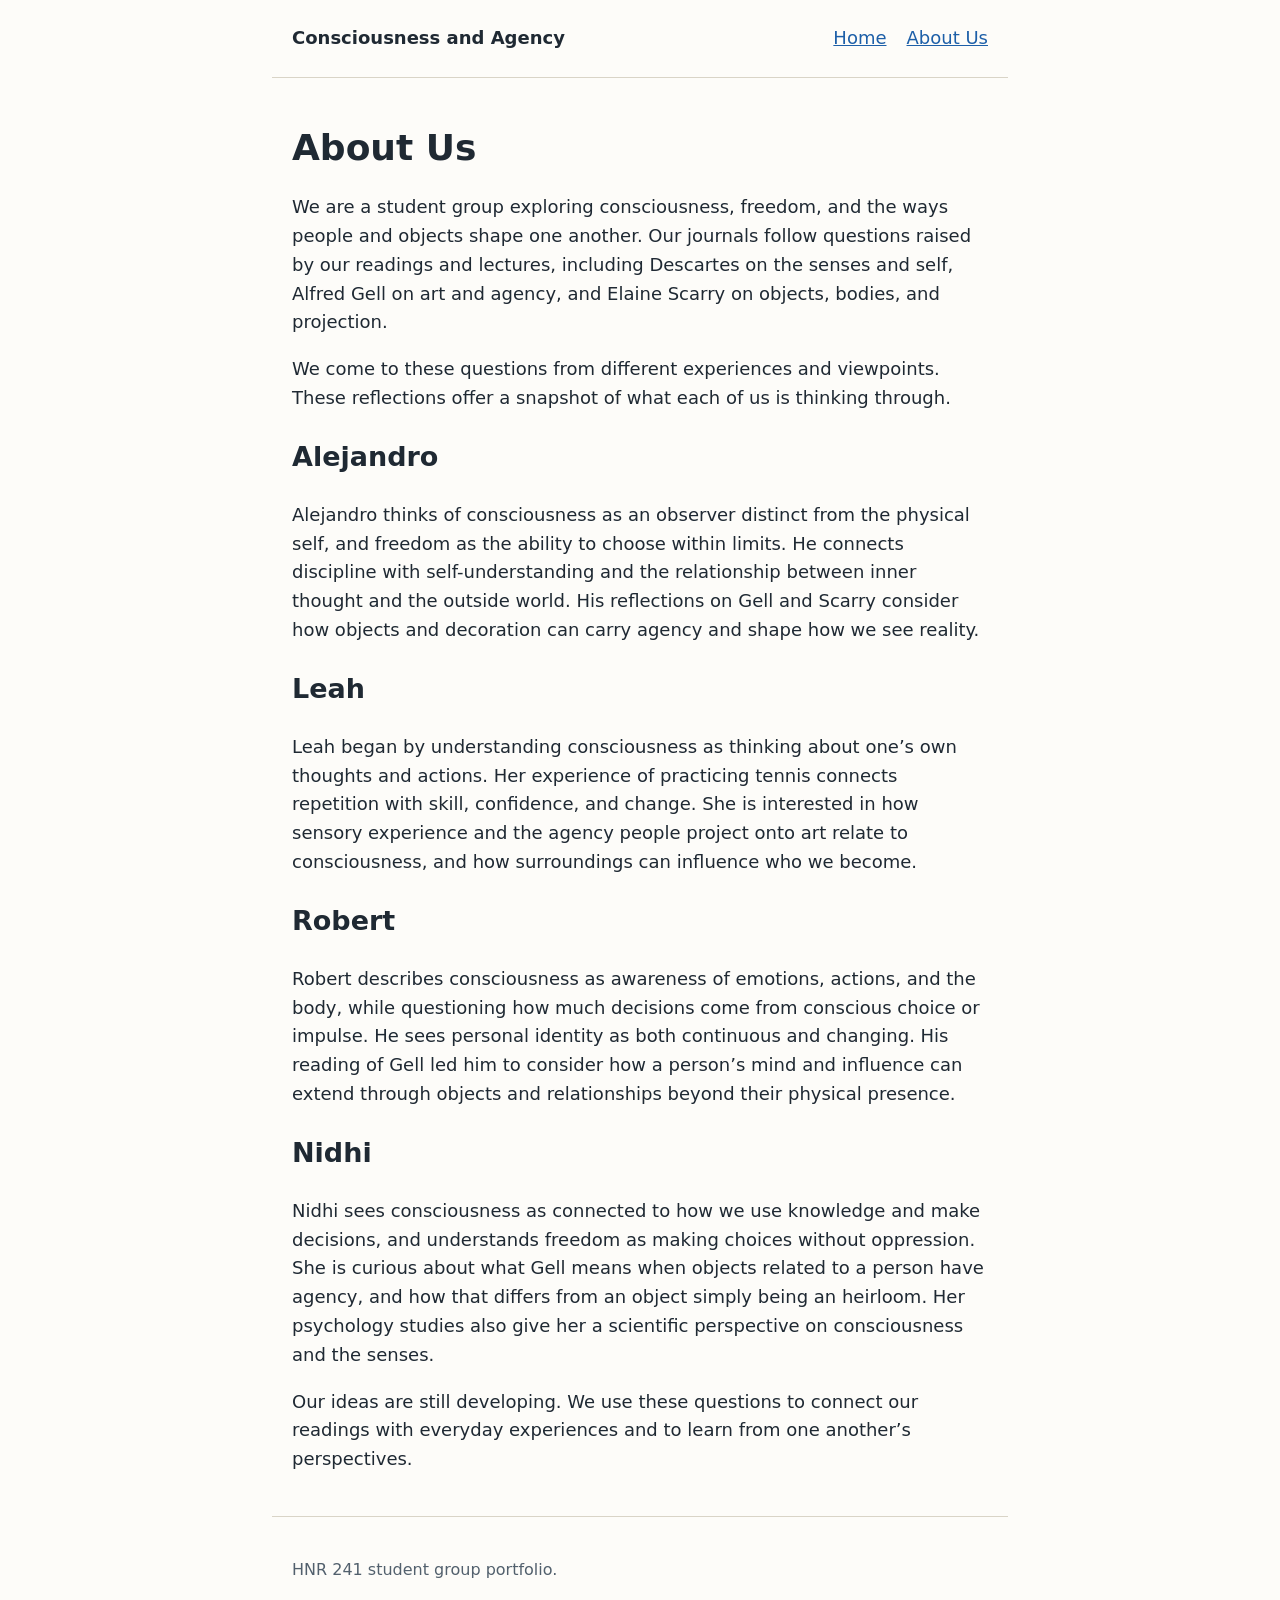
==== about.html @ 829a7012 "Agent: create about.html" ====
<!DOCTYPE html>
<html lang="en">
<head>
  <meta charset="utf-8">
  <meta name="viewport" content="width=device-width, initial-scale=1">
  <title>About Us | Consciousness and Agency</title>
  <link rel="stylesheet" href="styles.css">
</head>
<body>
  <a class="skip-link" href="#main">Skip to main content</a>

  <header class="site-header">
    <p class="site-title"><a href="index.html">Consciousness and Agency</a></p>
    <nav aria-label="Main">
      <ul>
        <li><a href="index.html">Home</a></li>
        <li><a href="about.html" aria-current="page">About Us</a></li>
      </ul>
    </nav>
  </header>

  <main id="main">
    <h1>About Us</h1>
    <p>We are a student group exploring consciousness, freedom, and the ways people and objects shape one another. Our journals follow questions raised by our readings and lectures, including Descartes on the senses and self, Alfred Gell on art and agency, and Elaine Scarry on objects, bodies, and projection.</p>
    <p>We come to these questions from different experiences and viewpoints. These reflections offer a snapshot of what each of us is thinking through.</p>

    <section aria-labelledby="alejandro-heading">
      <h2 id="alejandro-heading">Alejandro</h2>
      <p>Alejandro thinks of consciousness as an observer distinct from the physical self, and freedom as the ability to choose within limits. He connects discipline with self-understanding and the relationship between inner thought and the outside world. His reflections on Gell and Scarry consider how objects and decoration can carry agency and shape how we see reality.</p>
    </section>

    <section aria-labelledby="leah-heading">
      <h2 id="leah-heading">Leah</h2>
      <p>Leah began by understanding consciousness as thinking about one’s own thoughts and actions. Her experience of practicing tennis connects repetition with skill, confidence, and change. She is interested in how sensory experience and the agency people project onto art relate to consciousness, and how surroundings can influence who we become.</p>
    </section>

    <section aria-labelledby="robert-heading">
      <h2 id="robert-heading">Robert</h2>
      <p>Robert describes consciousness as awareness of emotions, actions, and the body, while questioning how much decisions come from conscious choice or impulse. He sees personal identity as both continuous and changing. His reading of Gell led him to consider how a person’s mind and influence can extend through objects and relationships beyond their physical presence.</p>
    </section>

    <section aria-labelledby="nidhi-heading">
      <h2 id="nidhi-heading">Nidhi</h2>
      <p>Nidhi sees consciousness as connected to how we use knowledge and make decisions, and understands freedom as making choices without oppression. She is curious about what Gell means when objects related to a person have agency, and how that differs from an object simply being an heirloom. Her psychology studies also give her a scientific perspective on consciousness and the senses.</p>
    </section>

    <p>Our ideas are still developing. We use these questions to connect our readings with everyday experiences and to learn from one another’s perspectives.</p>
  </main>

  <footer class="site-footer">
    <p>HNR 241 student group portfolio.</p>
  </footer>
</body>
</html>
---- styles.css ----
:root {
  --text: #1f2933;
  --muted: #52606d;
  --background: #fdfcf9;
  --accent: #1d5fa8;
  --border: #d9d4c7;
  --max-width: 46rem;
}

*,
*::before,
*::after {
  box-sizing: border-box;
}

body {
  margin: 0;
  font-family: system-ui, -apple-system, "Segoe UI", Roboto, sans-serif;
  font-size: 1.125rem;
  line-height: 1.6;
  color: var(--text);
  background: var(--background);
}

.site-header,
main,
.site-footer {
  max-width: var(--max-width);
  margin: 0 auto;
  padding: 1.5rem 1.25rem;
}

.site-header {
  display: flex;
  flex-wrap: wrap;
  align-items: baseline;
  justify-content: space-between;
  gap: 1rem;
  border-bottom: 1px solid var(--border);
}

.site-title {
  margin: 0;
  font-weight: 700;
}

.site-title a {
  color: inherit;
  text-decoration: none;
}

nav ul {
  display: flex;
  flex-wrap: wrap;
  gap: 1.25rem;
  margin: 0;
  padding: 0;
  list-style: none;
}

a {
  color: var(--accent);
}

a:focus-visible {
  outline: 3px solid var(--accent);
  outline-offset: 2px;
}

h1 {
  font-size: 2.25rem;
  line-height: 1.2;
}

img,
video {
  max-width: 100%;
  height: auto;
}

.site-footer {
  border-top: 1px solid var(--border);
  color: var(--muted);
  font-size: 1rem;
}

.skip-link {
  position: absolute;
  left: -999rem;
}

.skip-link:focus {
  left: 1rem;
  top: 1rem;
  padding: 0.5rem 0.75rem;
  background: var(--background);
}
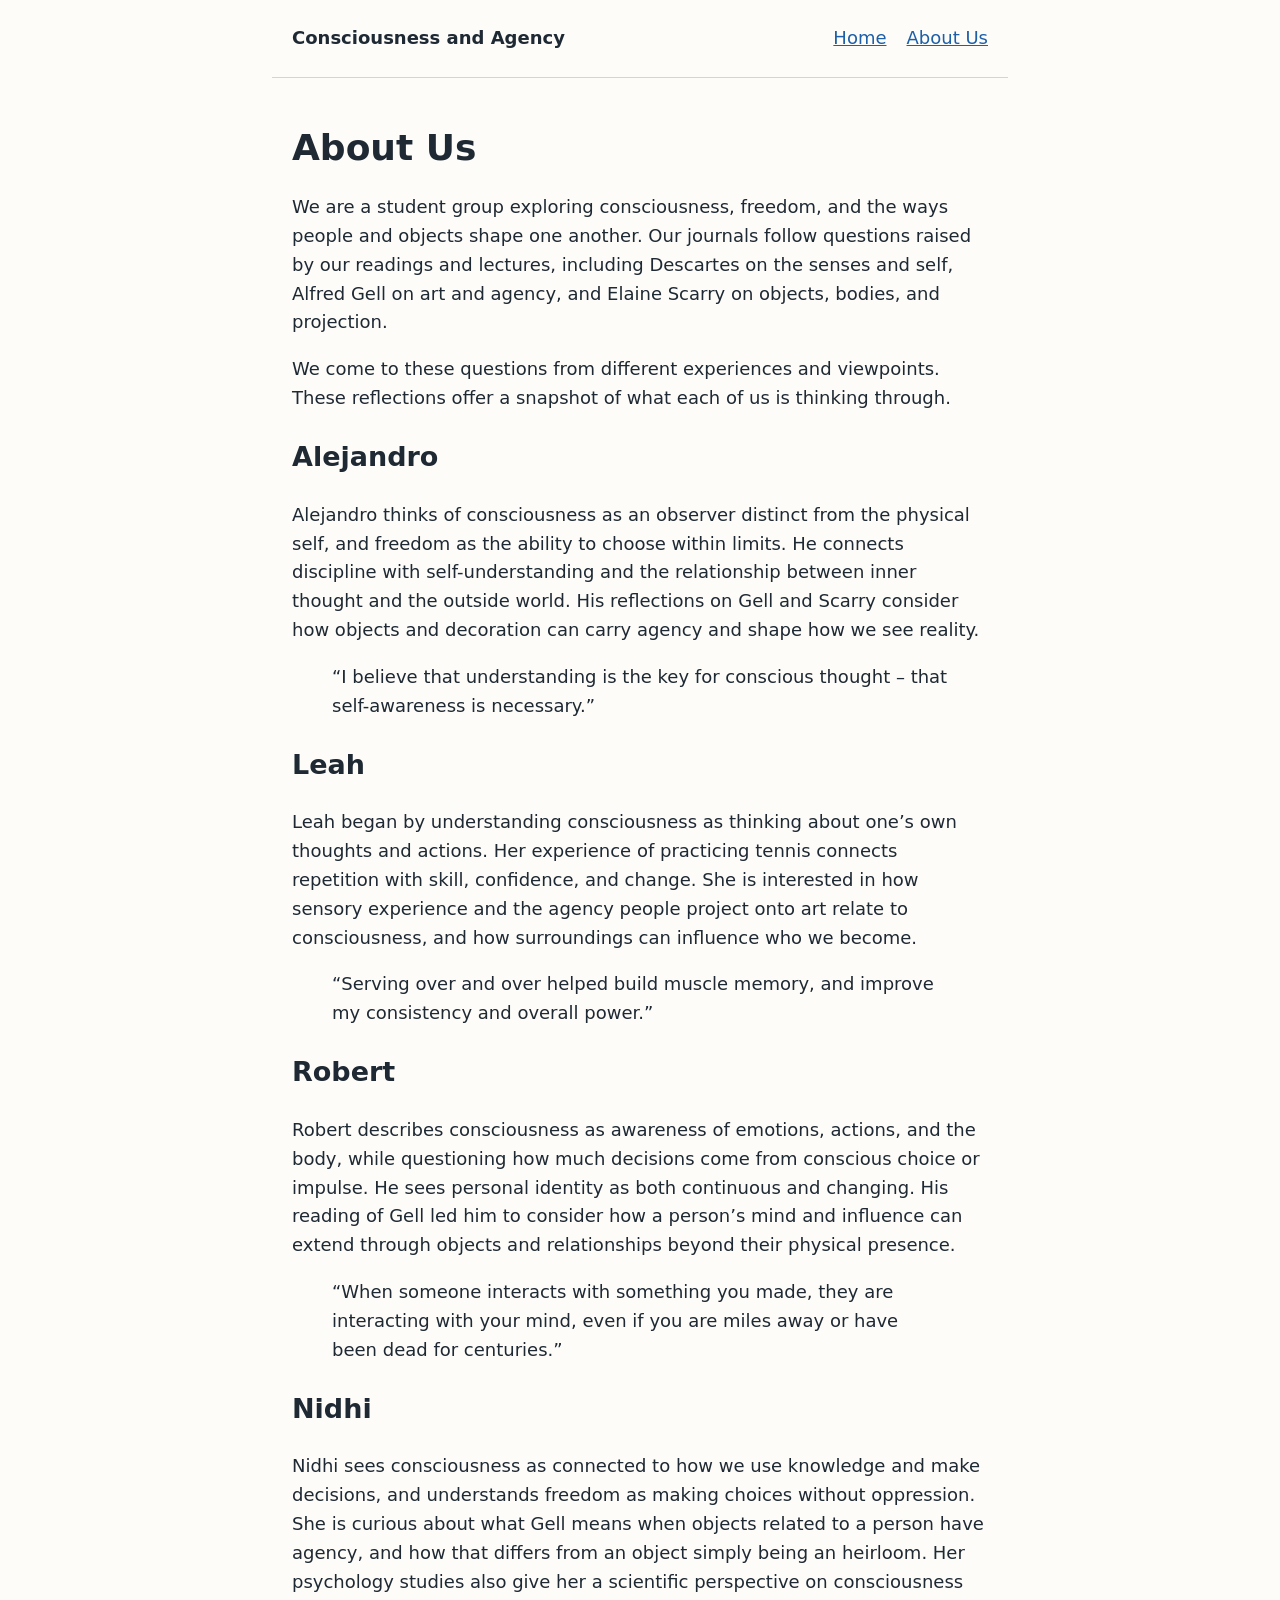
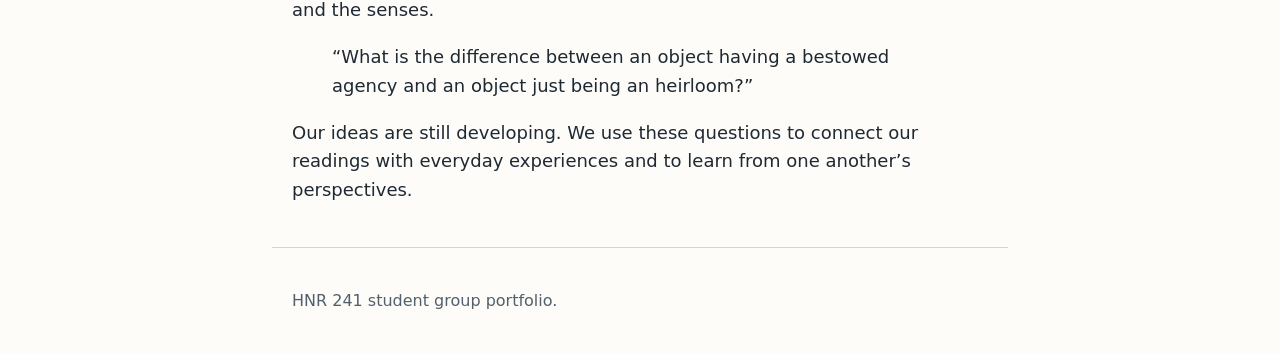
==== commit 19f65d62: "Agent: update about.html" ====
--- a/about.html
+++ b/about.html
@@ -27,21 +27,25 @@
     <section aria-labelledby="alejandro-heading">
       <h2 id="alejandro-heading">Alejandro</h2>
       <p>Alejandro thinks of consciousness as an observer distinct from the physical self, and freedom as the ability to choose within limits. He connects discipline with self-understanding and the relationship between inner thought and the outside world. His reflections on Gell and Scarry consider how objects and decoration can carry agency and shape how we see reality.</p>
+      <blockquote><p>“I believe that understanding is the key for conscious thought – that self-awareness is necessary.”</p></blockquote>
     </section>
 
     <section aria-labelledby="leah-heading">
       <h2 id="leah-heading">Leah</h2>
       <p>Leah began by understanding consciousness as thinking about one’s own thoughts and actions. Her experience of practicing tennis connects repetition with skill, confidence, and change. She is interested in how sensory experience and the agency people project onto art relate to consciousness, and how surroundings can influence who we become.</p>
+      <blockquote><p>“Serving over and over helped build muscle memory, and improve my consistency and overall power.”</p></blockquote>
     </section>
 
     <section aria-labelledby="robert-heading">
       <h2 id="robert-heading">Robert</h2>
       <p>Robert describes consciousness as awareness of emotions, actions, and the body, while questioning how much decisions come from conscious choice or impulse. He sees personal identity as both continuous and changing. His reading of Gell led him to consider how a person’s mind and influence can extend through objects and relationships beyond their physical presence.</p>
+      <blockquote><p>“When someone interacts with something you made, they are interacting with your mind, even if you are miles away or have been dead for centuries.”</p></blockquote>
     </section>
 
     <section aria-labelledby="nidhi-heading">
       <h2 id="nidhi-heading">Nidhi</h2>
       <p>Nidhi sees consciousness as connected to how we use knowledge and make decisions, and understands freedom as making choices without oppression. She is curious about what Gell means when objects related to a person have agency, and how that differs from an object simply being an heirloom. Her psychology studies also give her a scientific perspective on consciousness and the senses.</p>
+      <blockquote><p>“What is the difference between an object having a bestowed agency and an object just being an heirloom?”</p></blockquote>
     </section>
 
     <p>Our ideas are still developing. We use these questions to connect our readings with everyday experiences and to learn from one another’s perspectives.</p>
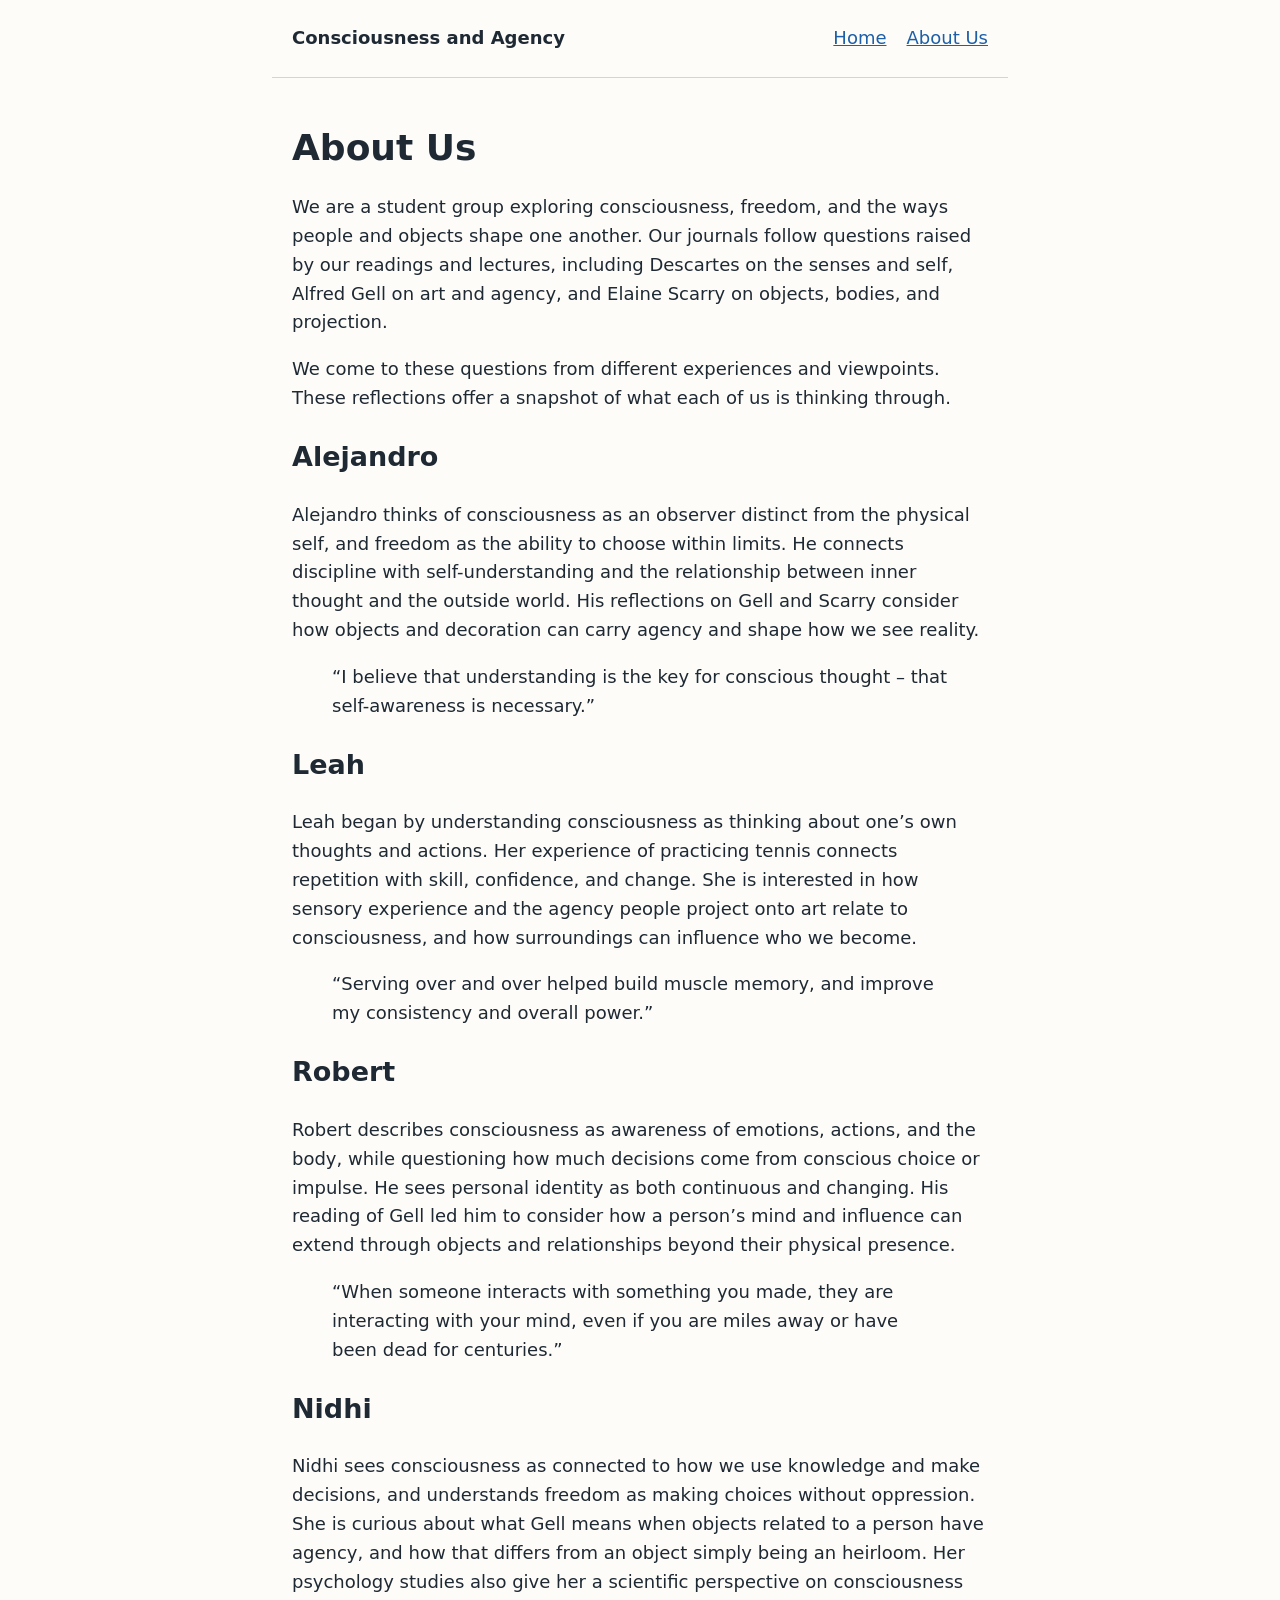
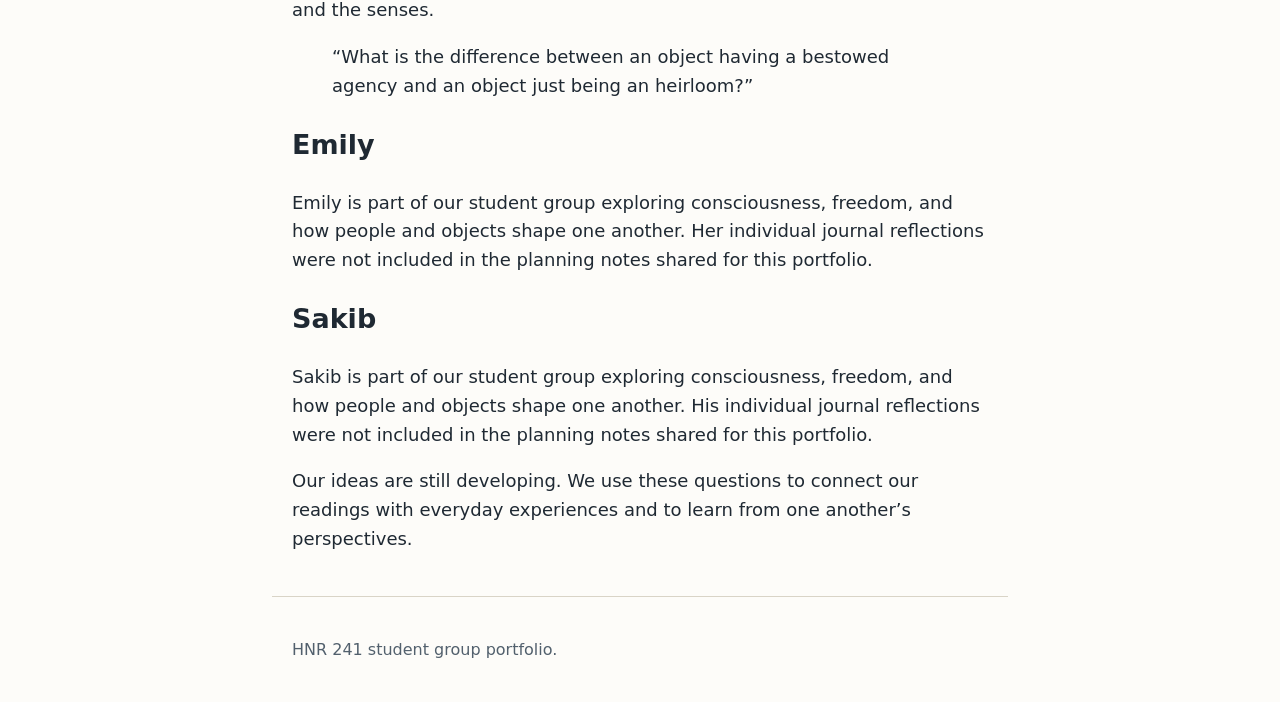
==== commit 32e3b92f: "Agent: update about.html" ====
--- a/about.html
+++ b/about.html
@@ -48,6 +48,16 @@
       <blockquote><p>“What is the difference between an object having a bestowed agency and an object just being an heirloom?”</p></blockquote>
     </section>
 
+    <section aria-labelledby="emily-heading">
+      <h2 id="emily-heading">Emily</h2>
+      <p>Emily is part of our student group exploring consciousness, freedom, and how people and objects shape one another. Her individual journal reflections were not included in the planning notes shared for this portfolio.</p>
+    </section>
+
+    <section aria-labelledby="sakib-heading">
+      <h2 id="sakib-heading">Sakib</h2>
+      <p>Sakib is part of our student group exploring consciousness, freedom, and how people and objects shape one another. His individual journal reflections were not included in the planning notes shared for this portfolio.</p>
+    </section>
+
     <p>Our ideas are still developing. We use these questions to connect our readings with everyday experiences and to learn from one another’s perspectives.</p>
   </main>
 
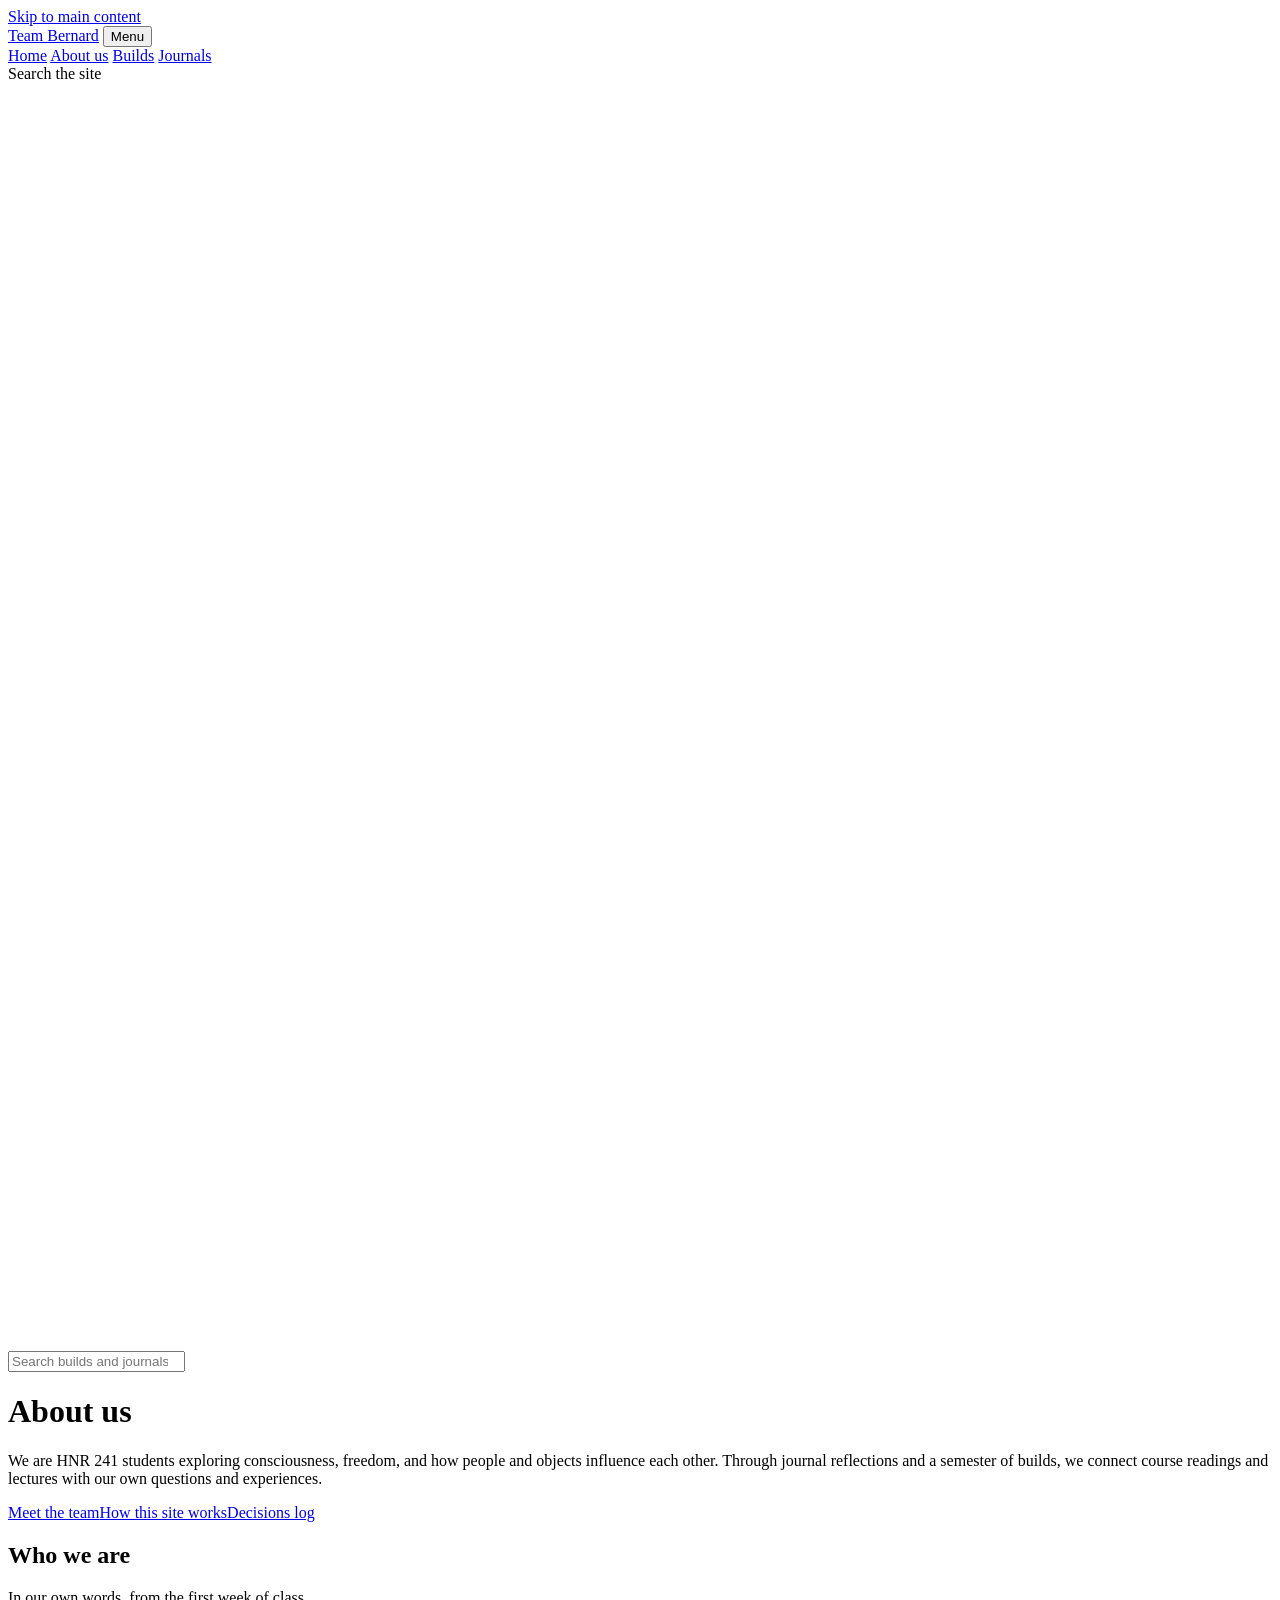
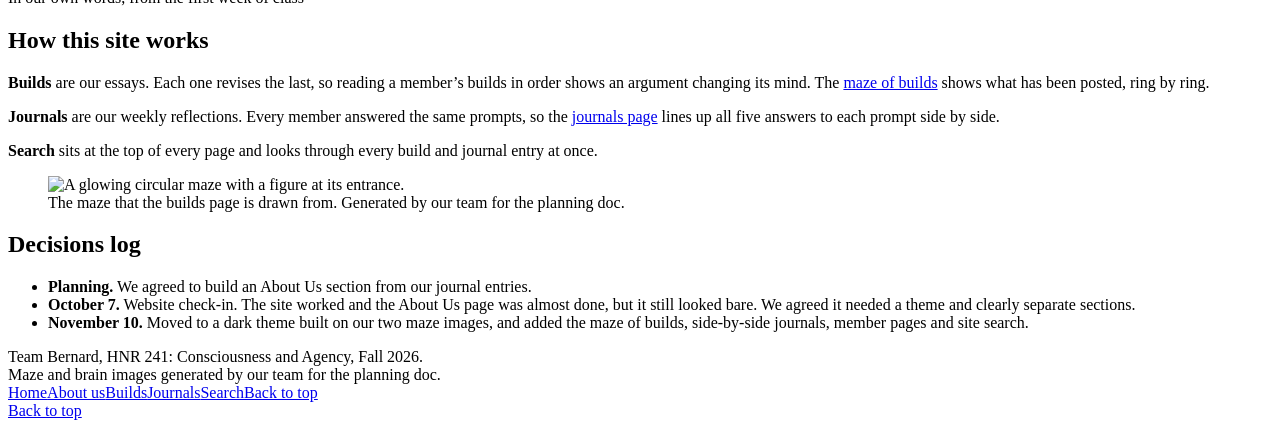
==== commit ce806b04: "Add files via upload New dark theme site with builds and journals. Commit directly to the main branc" ====
--- a/about.html
+++ b/about.html
@@ -1,68 +1,88 @@
 <!DOCTYPE html>
 <html lang="en">
 <head>
-  <meta charset="utf-8">
-  <meta name="viewport" content="width=device-width, initial-scale=1">
-  <title>About Us | Consciousness and Agency</title>
-  <link rel="stylesheet" href="styles.css">
+<meta charset="utf-8">
+<meta name="viewport" content="width=device-width, initial-scale=1">
+<title>About us | Team Bernard</title>
+<meta name="description" content="Team Bernard's portfolio for HNR 241: builds, journals and the people behind them.">
+<link rel="preconnect" href="https://fonts.googleapis.com">
+<link rel="preconnect" href="https://fonts.gstatic.com" crossorigin>
+<link href="https://fonts.googleapis.com/css2?family=Bodoni+Moda:ital,opsz,wght@0,6..96,400..700;1,6..96,400..700&family=Spectral:ital,wght@0,400;0,500;1,400&display=swap" rel="stylesheet">
+<link rel="stylesheet" href="assets/css/style.css">
 </head>
-<body>
-  <a class="skip-link" href="#main">Skip to main content</a>
+<body data-page="about">
+<a class="skip" href="#main">Skip to main content</a>
+<header class="site-header">
+  <div class="wrap">
+    <a class="brand" href="index.html">Team Bernard</a>
+    <button class="menu-btn" type="button" aria-expanded="false" aria-controls="site-nav">Menu</button>
+    <nav class="nav" id="site-nav" aria-label="Main">
+      <a href="index.html" data-nav="home">Home</a>
+      <a href="about.html" data-nav="about">About us</a>
+      <a href="builds.html" data-nav="builds">Builds</a>
+      <a href="journals.html" data-nav="journals">Journals</a>
+    </nav>
+    <form class="search-form" action="search.html" method="get" role="search">
+      <label class="visually-hidden" for="q-about">Search the site</label>
+      <svg viewBox="0 0 24 24" fill="none" stroke-width="2" aria-hidden="true"><circle cx="11" cy="11" r="7"/><path d="M20 20l-4-4"/></svg>
+      <input id="q-about" name="q" type="search" placeholder="Search builds and journals" autocomplete="off">
+    </form>
+  </div>
+</header>
+<main id="main">
+<header class="page-head"><div class="wrap">
+  <h1>About us</h1>
+  <p>We are HNR 241 students exploring consciousness, freedom, and how people and objects influence each other. Through journal reflections and a semester of builds, we connect course readings and lectures with our own questions and experiences.</p>
+  <div class="actions"><a class="btn" href="#members">Meet the team</a><a class="btn ghost" href="#how">How this site works</a><a class="btn ghost" href="#log">Decisions log</a></div>
+</div></header>
 
-  <header class="site-header">
-    <p class="site-title"><a href="index.html">Consciousness and Agency</a></p>
-    <nav aria-label="Main">
-      <ul>
-        <li><a href="index.html">Home</a></li>
-        <li><a href="about.html" aria-current="page">About Us</a></li>
-      </ul>
+<section class="section" id="members">
+  <div class="wrap">
+    <div class="section-head"><h2>Who we are</h2><span class="muted">In our own words, from the first week of class</span></div>
+    <div id="members-list"></div>
+  </div>
+</section>
+
+<section class="section" id="how">
+  <div class="wrap split">
+    <div class="prose">
+      <h2>How this site works</h2>
+      <p><b>Builds</b> are our essays. Each one revises the last, so reading a member’s builds in order shows an argument changing its mind. The <a href="builds.html">maze of builds</a> shows what has been posted, ring by ring.</p>
+      <p><b>Journals</b> are our weekly reflections. Every member answered the same prompts, so the <a href="journals.html">journals page</a> lines up all five answers to each prompt side by side.</p>
+      <p><b>Search</b> sits at the top of every page and looks through every build and journal entry at once.</p>
+    </div>
+    <figure>
+      <div class="frame"><img src="assets/img/maze.jpg" alt="A glowing circular maze with a figure at its entrance." loading="lazy"></div>
+      <figcaption>The maze that the builds page is drawn from. Generated by our team for the planning doc.</figcaption>
+    </figure>
+  </div>
+</section>
+
+<section class="section" id="log">
+  <div class="wrap">
+    <h2>Decisions log</h2>
+    <ul class="log">
+      <li><b>Planning.</b> We agreed to build an About Us section from our journal entries.</li>
+      <li><b>October 7.</b> Website check-in. The site worked and the About Us page was almost done, but it still looked bare. We agreed it needed a theme and clearly separate sections.</li>
+      <li><b>November 10.</b> Moved to a dark theme built on our two maze images, and added the maze of builds, side-by-side journals, member pages and site search.</li>
+    </ul>
+  </div>
+</section>
+</main>
+<footer class="site-footer">
+  <div class="wrap">
+    <div>
+      <p style="margin:0">Team Bernard, HNR 241: Consciousness and Agency, Fall 2026.</p>
+      <p style="margin:0">Maze and brain images generated by our team for the planning doc.</p>
+    </div>
+    <nav aria-label="Footer">
+      <a href="index.html">Home</a><a href="about.html">About us</a><a href="builds.html">Builds</a><a href="journals.html">Journals</a><a href="search.html">Search</a><a href="#main">Back to top</a>
     </nav>
-  </header>
-
-  <main id="main">
-    <h1>About Us</h1>
-    <p>We are a student group exploring consciousness, freedom, and the ways people and objects shape one another. Our journals follow questions raised by our readings and lectures, including Descartes on the senses and self, Alfred Gell on art and agency, and Elaine Scarry on objects, bodies, and projection.</p>
-    <p>We come to these questions from different experiences and viewpoints. These reflections offer a snapshot of what each of us is thinking through.</p>
-
-    <section aria-labelledby="alejandro-heading">
-      <h2 id="alejandro-heading">Alejandro</h2>
-      <p>Alejandro thinks of consciousness as an observer distinct from the physical self, and freedom as the ability to choose within limits. He connects discipline with self-understanding and the relationship between inner thought and the outside world. His reflections on Gell and Scarry consider how objects and decoration can carry agency and shape how we see reality.</p>
-      <blockquote><p>“I believe that understanding is the key for conscious thought – that self-awareness is necessary.”</p></blockquote>
-    </section>
-
-    <section aria-labelledby="leah-heading">
-      <h2 id="leah-heading">Leah</h2>
-      <p>Leah began by understanding consciousness as thinking about one’s own thoughts and actions. Her experience of practicing tennis connects repetition with skill, confidence, and change. She is interested in how sensory experience and the agency people project onto art relate to consciousness, and how surroundings can influence who we become.</p>
-      <blockquote><p>“Serving over and over helped build muscle memory, and improve my consistency and overall power.”</p></blockquote>
-    </section>
-
-    <section aria-labelledby="robert-heading">
-      <h2 id="robert-heading">Robert</h2>
-      <p>Robert describes consciousness as awareness of emotions, actions, and the body, while questioning how much decisions come from conscious choice or impulse. He sees personal identity as both continuous and changing. His reading of Gell led him to consider how a person’s mind and influence can extend through objects and relationships beyond their physical presence.</p>
-      <blockquote><p>“When someone interacts with something you made, they are interacting with your mind, even if you are miles away or have been dead for centuries.”</p></blockquote>
-    </section>
-
-    <section aria-labelledby="nidhi-heading">
-      <h2 id="nidhi-heading">Nidhi</h2>
-      <p>Nidhi sees consciousness as connected to how we use knowledge and make decisions, and understands freedom as making choices without oppression. She is curious about what Gell means when objects related to a person have agency, and how that differs from an object simply being an heirloom. Her psychology studies also give her a scientific perspective on consciousness and the senses.</p>
-      <blockquote><p>“What is the difference between an object having a bestowed agency and an object just being an heirloom?”</p></blockquote>
-    </section>
-
-    <section aria-labelledby="emily-heading">
-      <h2 id="emily-heading">Emily</h2>
-      <p>Emily is part of our student group exploring consciousness, freedom, and how people and objects shape one another. Her individual journal reflections were not included in the planning notes shared for this portfolio.</p>
-    </section>
-
-    <section aria-labelledby="sakib-heading">
-      <h2 id="sakib-heading">Sakib</h2>
-      <p>Sakib is part of our student group exploring consciousness, freedom, and how people and objects shape one another. His individual journal reflections were not included in the planning notes shared for this portfolio.</p>
-    </section>
-
-    <p>Our ideas are still developing. We use these questions to connect our readings with everyday experiences and to learn from one another’s perspectives.</p>
-  </main>
-
-  <footer class="site-footer">
-    <p>HNR 241 student group portfolio.</p>
-  </footer>
+  </div>
+</footer>
+<a class="to-top" href="#main">Back to top</a>
+<script src="assets/js/data.js"></script>
+<script src="assets/js/journals.js"></script>
+<script src="assets/js/site.js"></script>
 </body>
 </html>
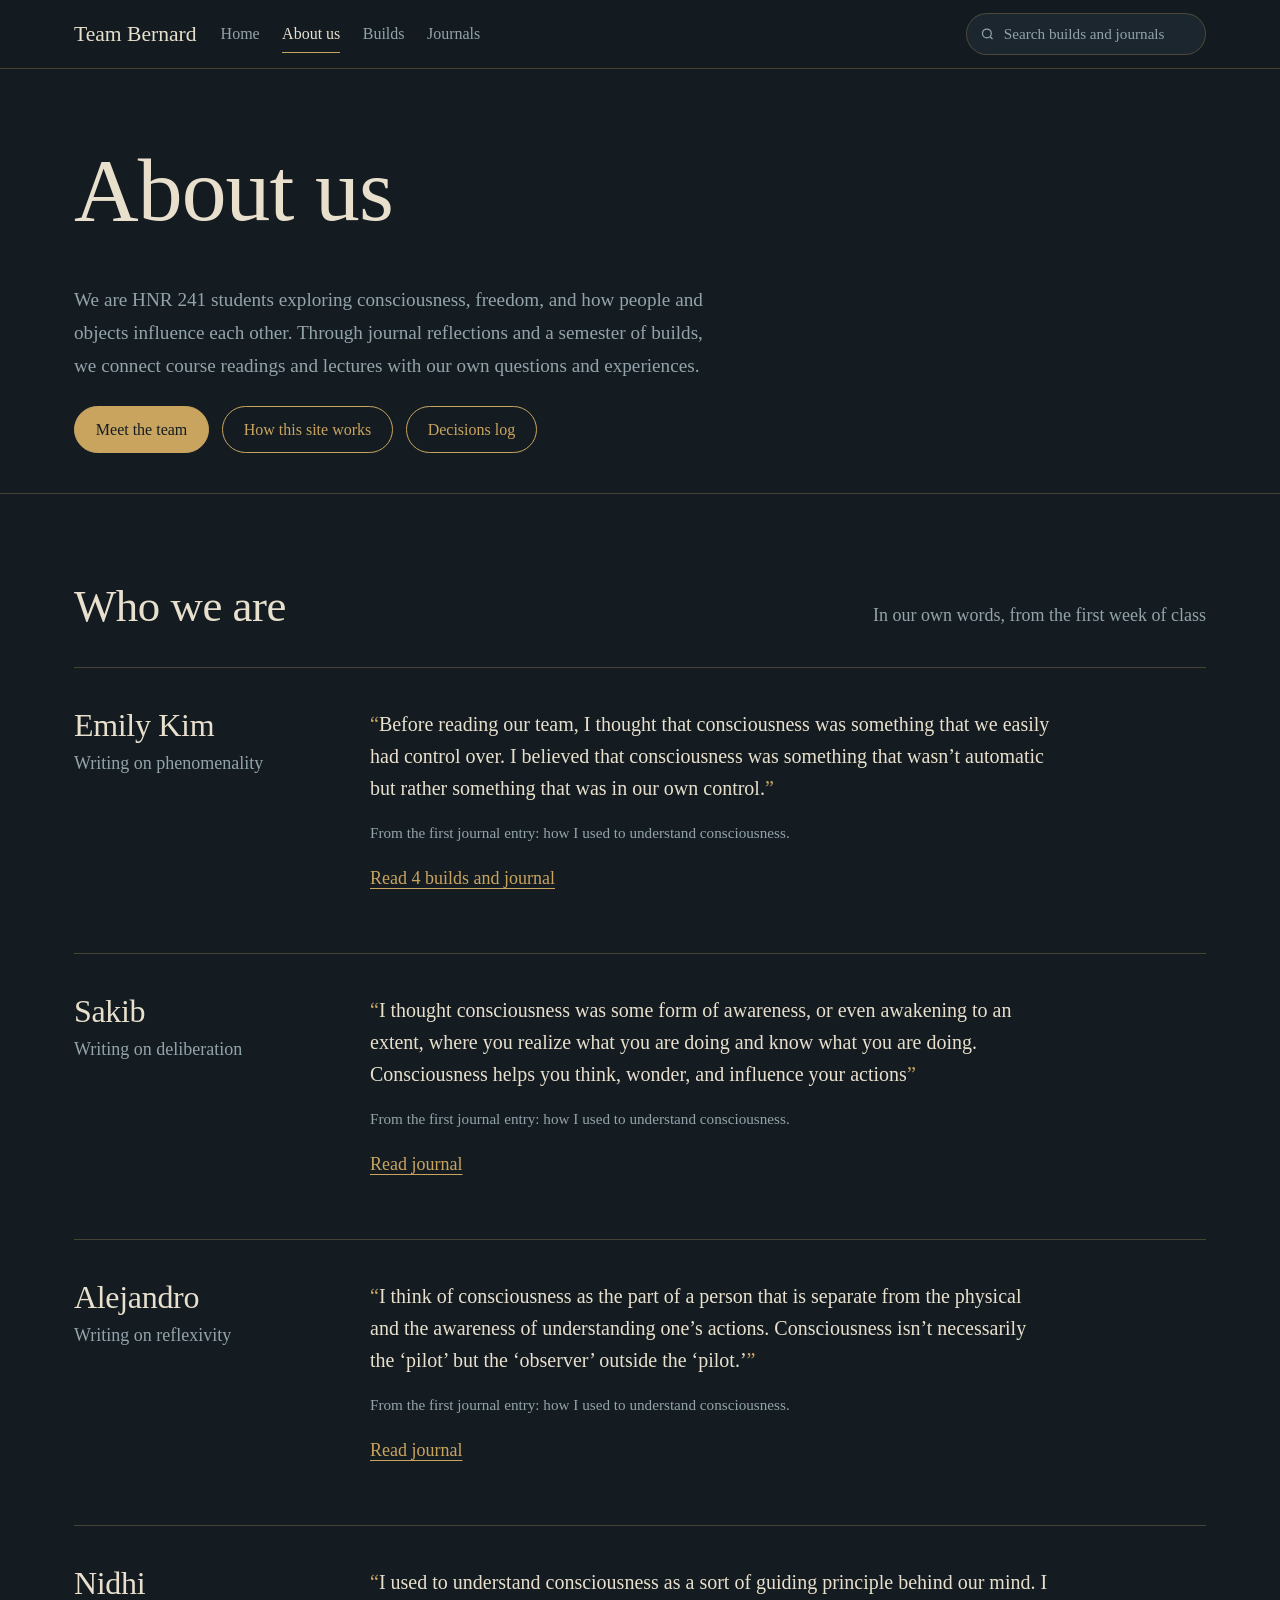
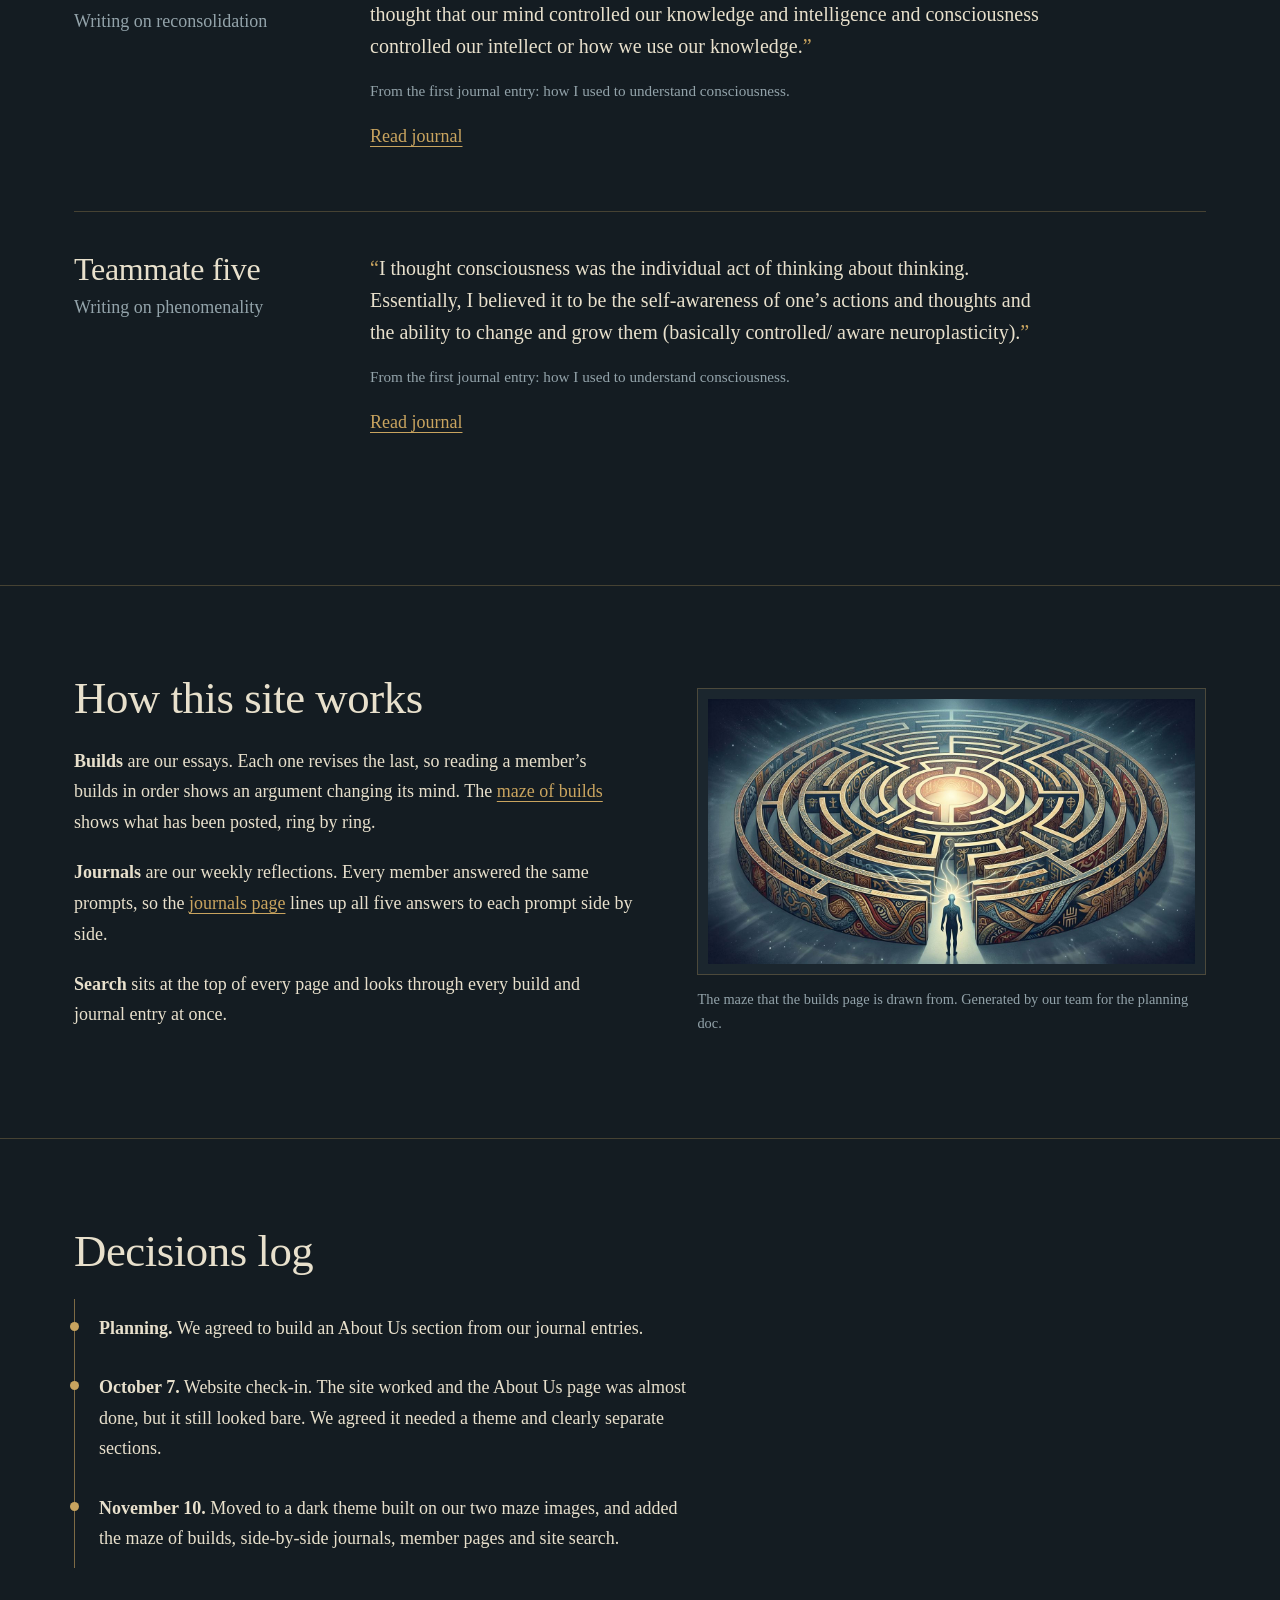
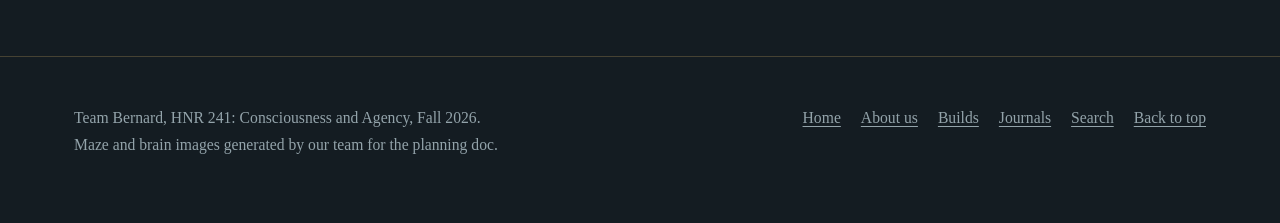
==== commit 2dfb29da: "Add files via upload" ====
--- a/about.html
+++ b/about.html
@@ -8,7 +8,7 @@
 <link rel="preconnect" href="https://fonts.googleapis.com">
 <link rel="preconnect" href="https://fonts.gstatic.com" crossorigin>
 <link href="https://fonts.googleapis.com/css2?family=Bodoni+Moda:ital,opsz,wght@0,6..96,400..700;1,6..96,400..700&family=Spectral:ital,wght@0,400;0,500;1,400&display=swap" rel="stylesheet">
-<link rel="stylesheet" href="assets/css/style.css">
+<link rel="stylesheet" href="style.css">
 </head>
 <body data-page="about">
 <a class="skip" href="#main">Skip to main content</a>
@@ -52,7 +52,7 @@
       <p><b>Search</b> sits at the top of every page and looks through every build and journal entry at once.</p>
     </div>
     <figure>
-      <div class="frame"><img src="assets/img/maze.jpg" alt="A glowing circular maze with a figure at its entrance." loading="lazy"></div>
+      <div class="frame"><img src="maze.jpg" alt="A glowing circular maze with a figure at its entrance." loading="lazy"></div>
       <figcaption>The maze that the builds page is drawn from. Generated by our team for the planning doc.</figcaption>
     </figure>
   </div>
@@ -81,8 +81,8 @@
   </div>
 </footer>
 <a class="to-top" href="#main">Back to top</a>
-<script src="assets/js/data.js"></script>
-<script src="assets/js/journals.js"></script>
-<script src="assets/js/site.js"></script>
+<script src="data.js"></script>
+<script src="journals.js"></script>
+<script src="site.js"></script>
 </body>
 </html>
--- a/style.css
+++ b/style.css
@@ -0,0 +1,271 @@
+/* Team Bernard: HNR 241
+   Palette taken from the maze artwork. */
+:root {
+  --night: #141c22;
+  --night-2: #1b262e;
+  --night-3: #24323c;
+  --bone: #e8e0cc;
+  --mist: #93a3aa;
+  --brass: #c9a45f;
+  --brass-dim: #7d6a45;
+  --glow: #f0d49a;
+  --line: rgba(201, 164, 95, 0.28);
+  --display: "Bodoni Moda", "Didot", "Bodoni 72", Georgia, serif;
+  --text: "Spectral", Georgia, "Times New Roman", serif;
+  --measure: 68ch;
+  --wide: 1180px;
+}
+
+*, *::before, *::after { box-sizing: border-box; }
+html { scroll-behavior: smooth; }
+@media (prefers-reduced-motion: reduce) {
+  html { scroll-behavior: auto; }
+  *, *::before, *::after { transition: none !important; animation: none !important; }
+}
+
+body {
+  margin: 0;
+  background: var(--night);
+  color: var(--bone);
+  font-family: var(--text);
+  font-size: 1.125rem;
+  line-height: 1.7;
+  -webkit-font-smoothing: antialiased;
+}
+
+img { max-width: 100%; display: block; }
+a { color: var(--brass); text-underline-offset: 0.2em; text-decoration-thickness: 1px; }
+a:hover { color: var(--glow); }
+:focus-visible { outline: 2px solid var(--glow); outline-offset: 3px; border-radius: 2px; }
+
+h1, h2, h3 { font-family: var(--display); font-weight: 500; line-height: 1.1; margin: 0 0 0.5em; letter-spacing: -0.01em; }
+h1 { font-size: clamp(2.8rem, 7vw, 5.6rem); }
+h2 { font-size: clamp(1.9rem, 3.6vw, 2.8rem); }
+h3 { font-size: 1.45rem; }
+p { margin: 0 0 1.1em; }
+em { font-style: italic; }
+
+.skip { position: absolute; left: -999px; top: 0; background: var(--glow); color: var(--night); padding: 0.5rem 1rem; z-index: 50; }
+.skip:focus { left: 1rem; top: 1rem; }
+
+.wrap { max-width: var(--wide); margin: 0 auto; padding: 0 1.5rem; }
+.prose { max-width: var(--measure); }
+.muted { color: var(--mist); }
+.visually-hidden { position: absolute; width: 1px; height: 1px; overflow: hidden; clip: rect(0 0 0 0); white-space: nowrap; }
+
+/* ---------- Header ---------- */
+.site-header {
+  position: sticky; top: 0; z-index: 20;
+  background: rgba(20, 28, 34, 0.92);
+  backdrop-filter: blur(8px);
+  border-bottom: 1px solid var(--line);
+}
+.site-header .wrap { display: flex; align-items: center; gap: 1.5rem; min-height: 4.25rem; }
+.brand { font-family: var(--display); font-size: 1.35rem; color: var(--bone); text-decoration: none; white-space: nowrap; }
+.brand:hover { color: var(--glow); }
+.nav { display: flex; gap: 1.4rem; margin-right: auto; }
+.nav a { color: var(--mist); text-decoration: none; font-size: 1rem; padding: 0.3rem 0; border-bottom: 1px solid transparent; }
+.nav a:hover { color: var(--bone); }
+.nav a[aria-current="page"] { color: var(--bone); border-bottom-color: var(--brass); }
+
+.search-form { position: relative; display: flex; }
+.search-form input {
+  width: 15rem; font: inherit; font-size: 0.95rem; color: var(--bone);
+  background: var(--night-2); border: 1px solid var(--line); border-radius: 999px;
+  padding: 0.45rem 1rem 0.45rem 2.3rem;
+}
+.search-form input::placeholder { color: var(--mist); }
+.search-form input:focus { outline: none; border-color: var(--glow); }
+.search-form svg { position: absolute; left: 0.85rem; top: 50%; transform: translateY(-50%); width: 15px; height: 15px; stroke: var(--mist); pointer-events: none; }
+
+.menu-btn { display: none; background: none; border: 1px solid var(--line); color: var(--bone); font: inherit; font-size: 0.95rem; padding: 0.35rem 0.8rem; border-radius: 999px; cursor: pointer; }
+
+@media (max-width: 900px) {
+  .site-header .wrap { flex-wrap: wrap; padding-top: 0.6rem; padding-bottom: 0.6rem; gap: 0.75rem; }
+  .menu-btn { display: block; margin-left: auto; }
+  .nav { display: none; order: 3; width: 100%; flex-direction: column; gap: 0.25rem; margin: 0; }
+  .nav.open { display: flex; }
+  .search-form { order: 4; width: 100%; }
+  .search-form input { width: 100%; }
+}
+
+/* ---------- Hero ---------- */
+.hero { position: relative; min-height: min(88vh, 860px); display: grid; align-items: end; overflow: hidden; border-bottom: 1px solid var(--line); }
+.hero img { position: absolute; inset: 0; width: 100%; height: 100%; object-fit: cover; object-position: center 40%; }
+.hero::after { content: ""; position: absolute; inset: 0; background: linear-gradient(90deg, rgba(20,28,34,0.82) 0%, rgba(20,28,34,0.45) 45%, rgba(20,28,34,0) 75%), linear-gradient(180deg, rgba(20,28,34,0.1) 0%, rgba(20,28,34,0.3) 50%, var(--night) 100%); }
+@media (max-width: 700px) { .hero::after { background: linear-gradient(180deg, rgba(20,28,34,0.35) 0%, rgba(20,28,34,0.8) 40%, var(--night) 100%); } .maze-readout { min-height: 0; } }
+.hero .wrap { position: relative; z-index: 1; padding-bottom: 4rem; width: 100%; }
+.hero h1 { margin-bottom: 0.2em; text-shadow: 0 2px 30px rgba(0,0,0,0.6); }
+.hero .lede { font-size: 1.3rem; max-width: 38ch; color: var(--bone); text-shadow: 0 1px 12px rgba(0,0,0,0.8); }
+.course { color: var(--glow); font-size: 1rem; margin-bottom: 1rem; }
+
+.hero-search { margin-top: 2rem; max-width: 34rem; }
+.hero-search input { width: 100%; font-size: 1.1rem; padding: 0.85rem 1.2rem 0.85rem 2.8rem; background: rgba(20,28,34,0.85); }
+.hero-search svg { left: 1.1rem; width: 18px; height: 18px; }
+.hero-hints { margin-top: 0.8rem; font-size: 0.95rem; color: var(--mist); }
+.hero-hints button { font: inherit; color: var(--brass); background: none; border: 0; padding: 0; cursor: pointer; text-decoration: underline; text-underline-offset: 0.2em; text-decoration-thickness: 1px; }
+.hero-hints button:hover { color: var(--glow); }
+
+/* ---------- Sections ---------- */
+.section { padding: 5.5rem 0; }
+.section + .section { border-top: 1px solid var(--line); }
+.section-head { display: flex; justify-content: space-between; align-items: baseline; gap: 1rem; flex-wrap: wrap; margin-bottom: 2.25rem; }
+.section-head h2 { margin: 0; }
+
+.split { display: grid; grid-template-columns: 1.1fr 1fr; gap: 4rem; align-items: center; }
+.split figure { margin: 0; }
+figcaption { font-size: 0.9rem; color: var(--mist); margin-top: 0.75rem; }
+.frame { border: 1px solid var(--line); padding: 0.6rem; background: var(--night-2); }
+@media (max-width: 860px) { .split { grid-template-columns: 1fr; gap: 2.5rem; } }
+
+.page-head { padding: 4.5rem 0 2.5rem; border-bottom: 1px solid var(--line); }
+.page-head p { max-width: var(--measure); color: var(--mist); font-size: 1.2rem; }
+
+/* ---------- Member roster ---------- */
+.roster { list-style: none; margin: 0; padding: 0; border-top: 1px solid var(--line); }
+.roster li { border-bottom: 1px solid var(--line); }
+.roster a { display: grid; grid-template-columns: 1fr 1fr auto; gap: 1.5rem; align-items: baseline; padding: 1.3rem 0.25rem; text-decoration: none; color: var(--bone); }
+.roster a:hover .r-name { color: var(--glow); }
+.r-name { font-family: var(--display); font-size: 1.7rem; }
+.r-quality { color: var(--mist); }
+.r-quality b { color: var(--brass); font-weight: 500; }
+.r-count { color: var(--mist); font-size: 0.95rem; white-space: nowrap; }
+@media (max-width: 700px) { .roster a { grid-template-columns: 1fr; gap: 0.2rem; } }
+
+/* ---------- The maze (signature) ---------- */
+.maze-layout { display: grid; grid-template-columns: minmax(280px, 520px) 1fr; gap: 4rem; align-items: center; }
+@media (max-width: 900px) { .maze-layout { grid-template-columns: 1fr; gap: 2rem; } }
+.maze-svg { width: 100%; height: auto; overflow: visible; }
+.maze-svg .ring path { fill: none; stroke: var(--night-3); stroke-width: 9; stroke-linecap: round; transition: stroke 0.25s; }
+.maze-svg .ring.reached path { stroke: var(--brass-dim); }
+.maze-svg .ring.reached.mine path { stroke: var(--brass); }
+.maze-svg a:hover .ring path, .maze-svg a:focus .ring path, .maze-svg .ring.active path { stroke: var(--glow); }
+.maze-svg a { cursor: pointer; outline: none; }
+.maze-svg a:focus-visible .ring path { stroke: var(--glow); stroke-width: 12; }
+.maze-svg .core { fill: var(--night-2); stroke: var(--line); }
+.maze-svg .core-glow { fill: url(#coreGlow); }
+.maze-svg text { fill: var(--mist); font-family: var(--text); font-size: 14px; }
+
+.maze-readout { min-height: 13rem; }
+.maze-readout h3 { font-size: 2rem; margin-bottom: 0.25rem; }
+.maze-readout .who { color: var(--mist); margin-bottom: 1rem; }
+
+.legend { display: flex; gap: 1.5rem; flex-wrap: wrap; font-size: 0.95rem; color: var(--mist); margin-top: 1.5rem; }
+.legend span::before { content: ""; display: inline-block; width: 1.4rem; height: 4px; border-radius: 2px; margin-right: 0.5rem; vertical-align: middle; background: var(--night-3); }
+.legend .l-mine::before { background: var(--brass); }
+.legend .l-team::before { background: var(--brass-dim); }
+
+/* ---------- Controls ---------- */
+.controls { display: flex; flex-wrap: wrap; gap: 0.75rem 1.5rem; align-items: center; padding: 1.25rem 0; border-bottom: 1px solid var(--line); margin-bottom: 2rem; }
+.chips { display: flex; flex-wrap: wrap; gap: 0.5rem; }
+.chip { font: inherit; font-size: 0.95rem; color: var(--mist); background: transparent; border: 1px solid var(--line); border-radius: 999px; padding: 0.3rem 0.9rem; cursor: pointer; }
+.chip:hover { color: var(--bone); border-color: var(--brass); }
+.chip[aria-pressed="true"] { color: var(--night); background: var(--brass); border-color: var(--brass); }
+.filter-input { font: inherit; font-size: 1rem; color: var(--bone); background: var(--night-2); border: 1px solid var(--line); border-radius: 999px; padding: 0.45rem 1rem; min-width: 16rem; flex: 1; max-width: 26rem; }
+.filter-input:focus { outline: none; border-color: var(--glow); }
+.count { color: var(--mist); font-size: 0.95rem; margin-left: auto; }
+
+/* ---------- Build list ---------- */
+.build-group { margin-bottom: 3.5rem; }
+.build-group > h3 { font-size: 1.9rem; border-bottom: 1px solid var(--line); padding-bottom: 0.6rem; margin-bottom: 0; }
+.build-row { display: grid; grid-template-columns: 7.5rem 1fr; gap: 1.5rem; padding: 1.4rem 0; border-bottom: 1px solid rgba(201,164,95,0.12); }
+.build-row .num { font-family: var(--display); font-size: 1.15rem; color: var(--brass); }
+.build-row h4 { font-family: var(--display); font-weight: 500; font-size: 1.45rem; margin: 0 0 0.35rem; }
+.build-row h4 a { color: var(--bone); text-decoration: none; }
+.build-row h4 a:hover { color: var(--glow); }
+.build-row p { margin: 0 0 0.6rem; color: var(--mist); max-width: var(--measure); }
+.build-row.pending h4 { color: var(--mist); font-style: italic; font-family: var(--text); font-size: 1.1rem; }
+.build-row.flash { animation: flash 1.6s ease-out; }
+@keyframes flash { from { background: rgba(240,212,154,0.12); } to { background: transparent; } }
+@media (max-width: 600px) { .build-row { grid-template-columns: 1fr; gap: 0.3rem; } }
+
+/* ---------- Reader ---------- */
+.reader { padding: 4rem 0 5rem; }
+.reader header { max-width: var(--measure); margin-bottom: 2.5rem; }
+.crumbs { font-size: 0.95rem; color: var(--mist); margin-bottom: 1.5rem; }
+.crumbs a { color: var(--mist); }
+.reader h1 { font-size: clamp(2.4rem, 5vw, 3.8rem); }
+.byline { color: var(--mist); }
+.essay { max-width: var(--measure); font-size: 1.2rem; line-height: 1.8; }
+.essay p { text-indent: 2em; margin: 0 0 0.6em; }
+.essay p:first-child { text-indent: 0; }
+.essay blockquote { margin: 0 0 2rem; padding: 0 0 0 1.5rem; border-left: 2px solid var(--brass); color: var(--mist); font-size: 1.08rem; }
+.essay mark, mark { background: rgba(240,212,154,0.28); color: inherit; padding: 0 0.1em; border-radius: 2px; }
+.pager { display: flex; justify-content: space-between; gap: 1rem; max-width: var(--measure); border-top: 1px solid var(--line); margin-top: 3rem; padding-top: 1.5rem; }
+.pager a { text-decoration: none; display: block; }
+.pager small { display: block; color: var(--mist); font-size: 0.9rem; }
+.pager .next { text-align: right; margin-left: auto; }
+.tools { display: flex; gap: 1rem; flex-wrap: wrap; margin: 1.5rem 0 0; font-size: 0.95rem; }
+.tools button { font: inherit; color: var(--brass); background: none; border: 1px solid var(--line); border-radius: 999px; padding: 0.3rem 0.9rem; cursor: pointer; }
+.tools button:hover { color: var(--glow); border-color: var(--brass); }
+
+/* ---------- Journals ---------- */
+.journal-layout { display: grid; grid-template-columns: 17rem 1fr; gap: 3rem; align-items: start; }
+.topic-nav { position: sticky; top: 5.5rem; max-height: calc(100vh - 7rem); overflow: auto; border-right: 1px solid var(--line); padding-right: 1rem; }
+.topic-nav ol { list-style: none; padding: 0; margin: 0; counter-reset: t; }
+.topic-nav li { counter-increment: t; }
+.topic-nav button { all: unset; box-sizing: border-box; display: grid; grid-template-columns: 1.8rem 1fr; width: 100%; padding: 0.45rem 0.4rem; cursor: pointer; color: var(--mist); font-size: 0.98rem; line-height: 1.35; border-radius: 4px; }
+.topic-nav button::before { content: counter(t); color: var(--brass-dim); font-family: var(--display); }
+.topic-nav button:hover { color: var(--bone); }
+.topic-nav button[aria-current="true"] { color: var(--bone); background: var(--night-2); }
+.topic-nav button[aria-current="true"]::before { color: var(--glow); }
+.topic-nav button:focus-visible { outline: 2px solid var(--glow); }
+@media (max-width: 900px) {
+  .journal-layout { grid-template-columns: 1fr; gap: 1.5rem; }
+  .topic-nav { position: static; max-height: none; border-right: 0; border-bottom: 1px solid var(--line); padding: 0 0 1rem; }
+  .topic-nav ol { display: flex; gap: 0.4rem; overflow-x: auto; padding-bottom: 0.5rem; }
+  .topic-nav button { white-space: nowrap; grid-template-columns: auto auto; gap: 0.4rem; }
+}
+.topic-title { font-size: clamp(1.8rem, 3vw, 2.4rem); margin-bottom: 1.75rem; }
+.entry { border-top: 1px solid var(--line); padding: 1.6rem 0; max-width: var(--measure); }
+.entry .who { display: flex; justify-content: space-between; gap: 1rem; flex-wrap: wrap; align-items: baseline; margin-bottom: 0.5rem; }
+.entry .who a { font-family: var(--display); font-size: 1.35rem; text-decoration: none; color: var(--bone); }
+.entry .who a:hover { color: var(--glow); }
+.entry .q { color: var(--brass); font-style: italic; font-size: 1rem; }
+.entry blockquote { margin: 0 0 1rem; padding-left: 1.2rem; border-left: 2px solid var(--brass-dim); color: var(--mist); font-size: 1rem; }
+.empty { color: var(--mist); font-style: italic; padding: 2rem 0; }
+
+/* ---------- Search results ---------- */
+.results { list-style: none; padding: 0; margin: 0; max-width: 52rem; }
+.results li { border-top: 1px solid var(--line); padding: 1.3rem 0; }
+.results .kind { font-size: 0.9rem; color: var(--mist); }
+.results a.title { font-family: var(--display); font-size: 1.4rem; text-decoration: none; display: inline-block; margin: 0.15rem 0 0.35rem; color: var(--bone); }
+.results a.title:hover { color: var(--glow); }
+.results p { margin: 0; color: var(--mist); }
+
+/* ---------- About ---------- */
+.member-block { display: grid; grid-template-columns: 16rem 1fr; gap: 2.5rem; padding: 2.5rem 0; border-top: 1px solid var(--line); }
+.member-block h3 { font-size: 2rem; margin-bottom: 0.3rem; }
+.member-block h3 a { color: var(--bone); text-decoration: none; }
+.member-block h3 a:hover { color: var(--glow); }
+.member-block .said { font-size: 1.25rem; line-height: 1.6; margin: 0 0 1rem; max-width: var(--measure); }
+.member-block .said::before { content: "“"; color: var(--brass); }
+.member-block .said::after { content: "”"; color: var(--brass); }
+@media (max-width: 760px) { .member-block { grid-template-columns: 1fr; gap: 0.75rem; } }
+
+.log { list-style: none; padding: 0; margin: 0; max-width: var(--measure); }
+.log li { padding: 0.9rem 0 0.9rem 1.5rem; border-left: 1px solid var(--brass-dim); position: relative; }
+.log li::before { content: ""; position: absolute; left: -5px; top: 1.45rem; width: 9px; height: 9px; border-radius: 50%; background: var(--brass); }
+
+/* ---------- Links / references ---------- */
+.refs { display: grid; grid-template-columns: repeat(auto-fill, minmax(17rem, 1fr)); gap: 0 2.5rem; list-style: none; padding: 0; margin: 0; }
+.refs li { border-top: 1px solid var(--line); padding: 1rem 0; }
+.refs a { font-family: var(--display); font-size: 1.25rem; text-decoration: none; }
+.refs span { display: block; color: var(--mist); font-size: 0.98rem; }
+a[target="_blank"]::after { content: ""; display: inline-block; width: 0.6em; height: 0.6em; margin-left: 0.35em; vertical-align: 0.15em; border-top: 1.5px solid currentColor; border-right: 1.5px solid currentColor; transform: rotate(0deg); clip-path: polygon(0 0, 100% 0, 100% 100%, 70% 100%, 70% 30%, 0 30%); }
+
+.btn { display: inline-block; font: inherit; font-size: 1rem; color: var(--night); background: var(--brass); border: 1px solid var(--brass); border-radius: 999px; padding: 0.55rem 1.3rem; text-decoration: none; cursor: pointer; }
+.btn:hover { background: var(--glow); border-color: var(--glow); color: var(--night); }
+.btn.ghost { background: transparent; color: var(--brass); }
+.btn.ghost:hover { color: var(--glow); border-color: var(--glow); background: transparent; }
+.actions { display: flex; gap: 0.8rem; flex-wrap: wrap; margin-top: 1.5rem; }
+
+/* ---------- Footer ---------- */
+.site-footer { border-top: 1px solid var(--line); padding: 3rem 0 4rem; color: var(--mist); font-size: 0.98rem; }
+.site-footer .wrap { display: flex; justify-content: space-between; gap: 2rem; flex-wrap: wrap; }
+.site-footer nav { display: flex; gap: 1.25rem; flex-wrap: wrap; }
+.site-footer a { color: var(--mist); }
+.site-footer a:hover { color: var(--glow); }
+.to-top { position: fixed; right: 1.25rem; bottom: 1.25rem; z-index: 15; font: inherit; font-size: 0.9rem; color: var(--bone); background: var(--night-2); border: 1px solid var(--line); border-radius: 999px; padding: 0.45rem 1rem; text-decoration: none; opacity: 0; pointer-events: none; transition: opacity 0.2s; }
+.to-top.show { opacity: 1; pointer-events: auto; }
+.maze-svg text, .maze-svg circle, .maze-svg line { pointer-events: none; }
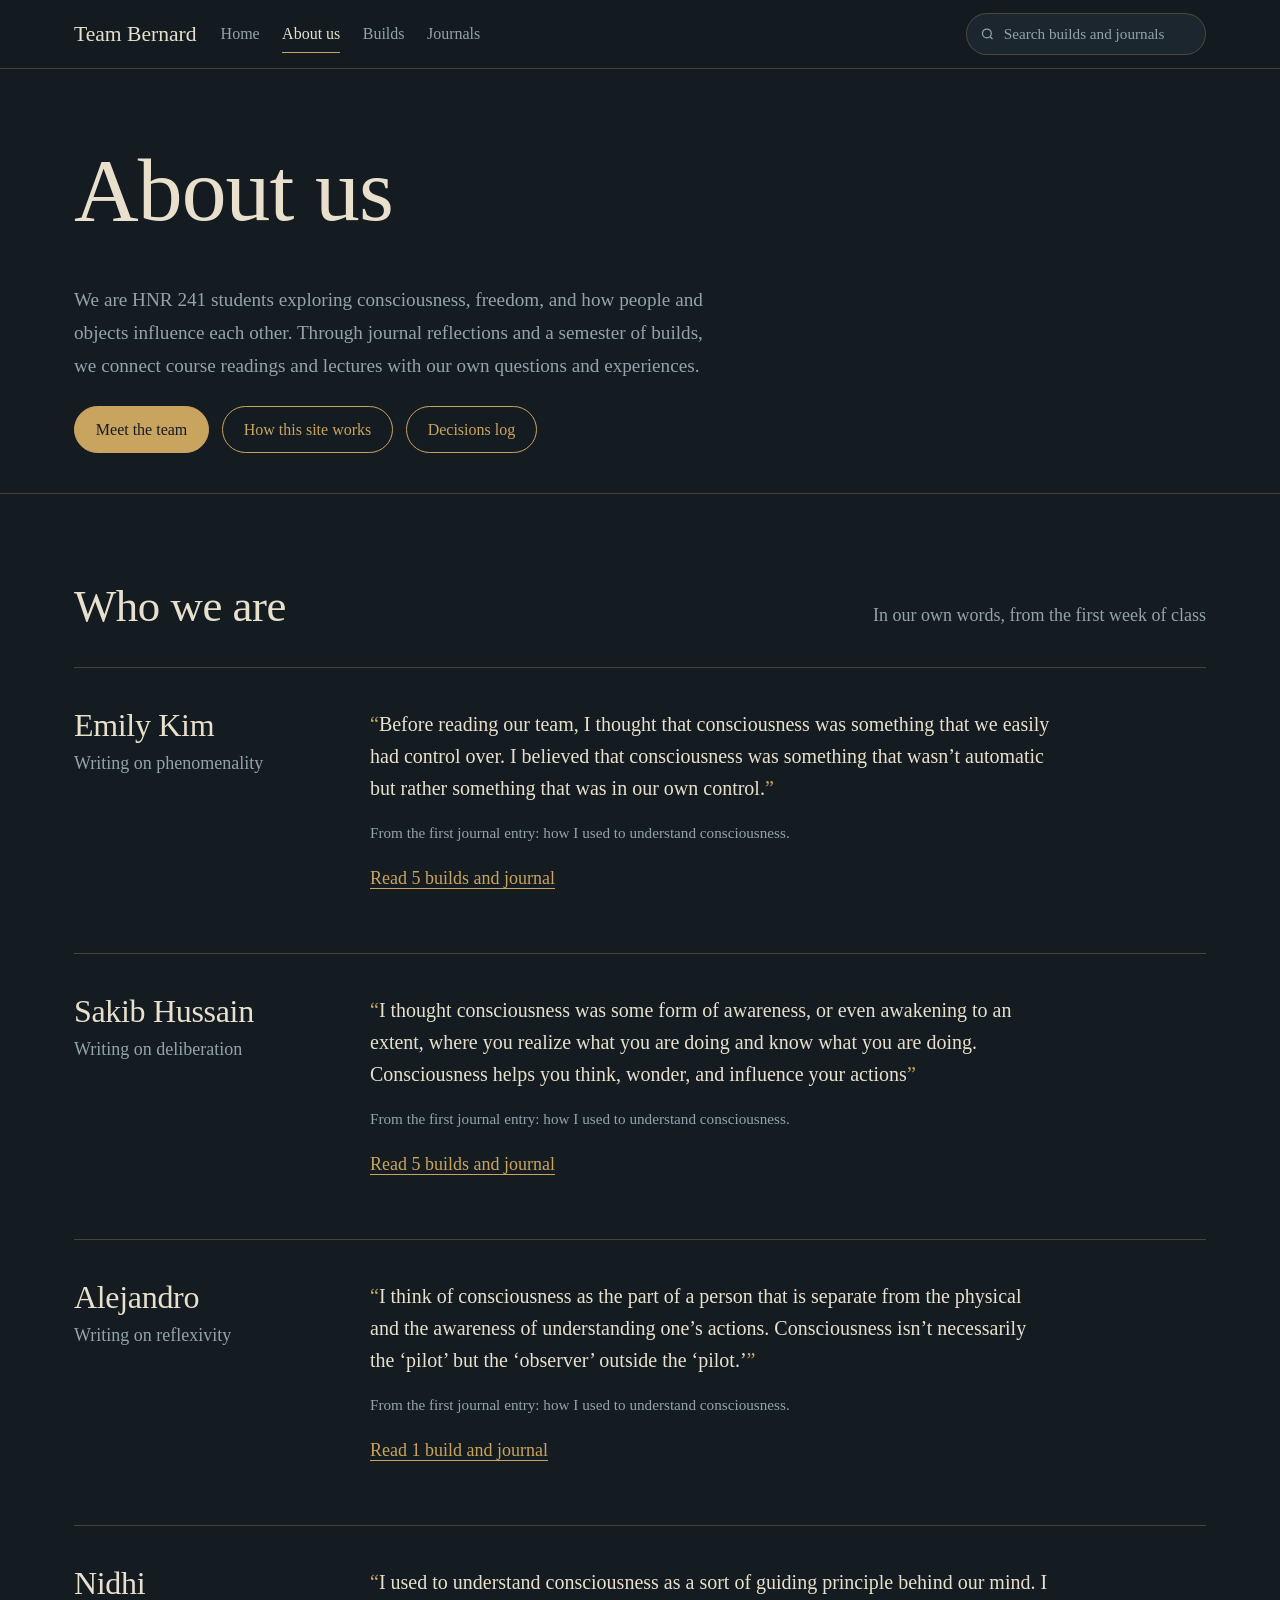
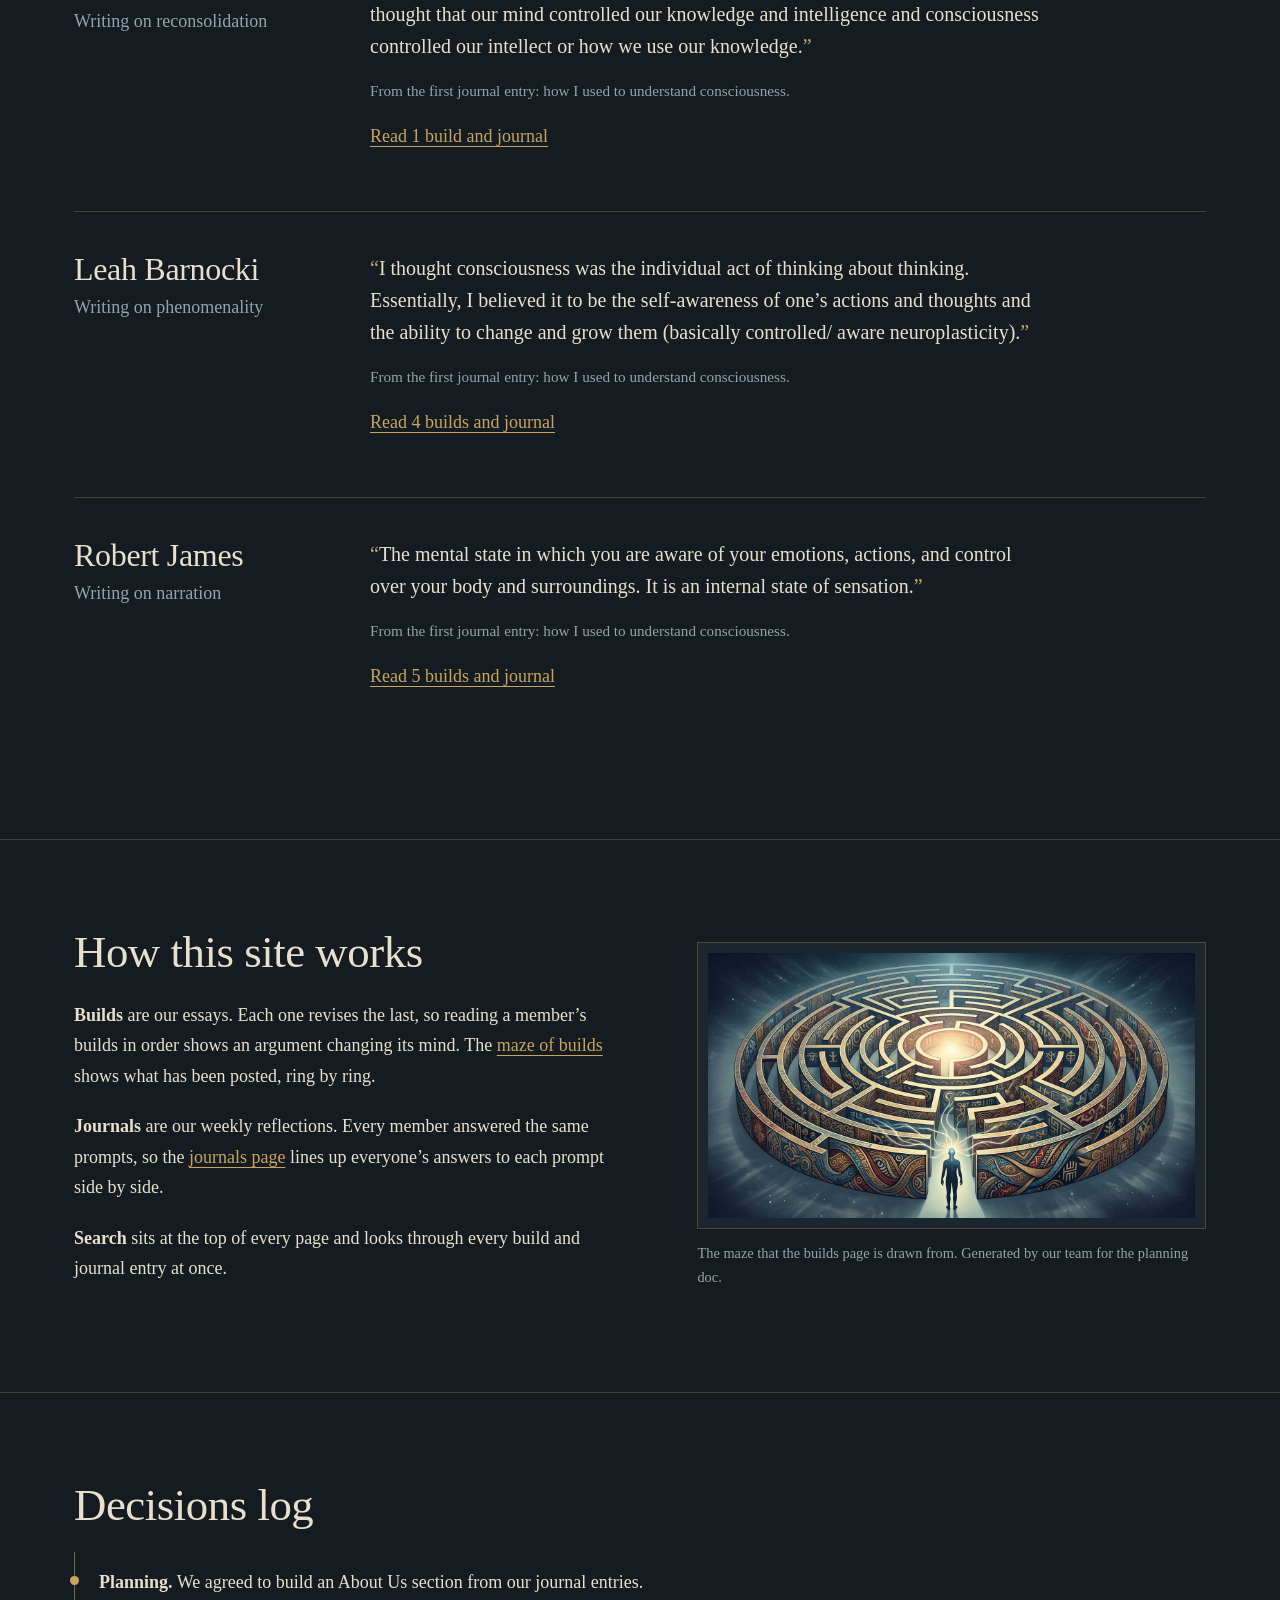
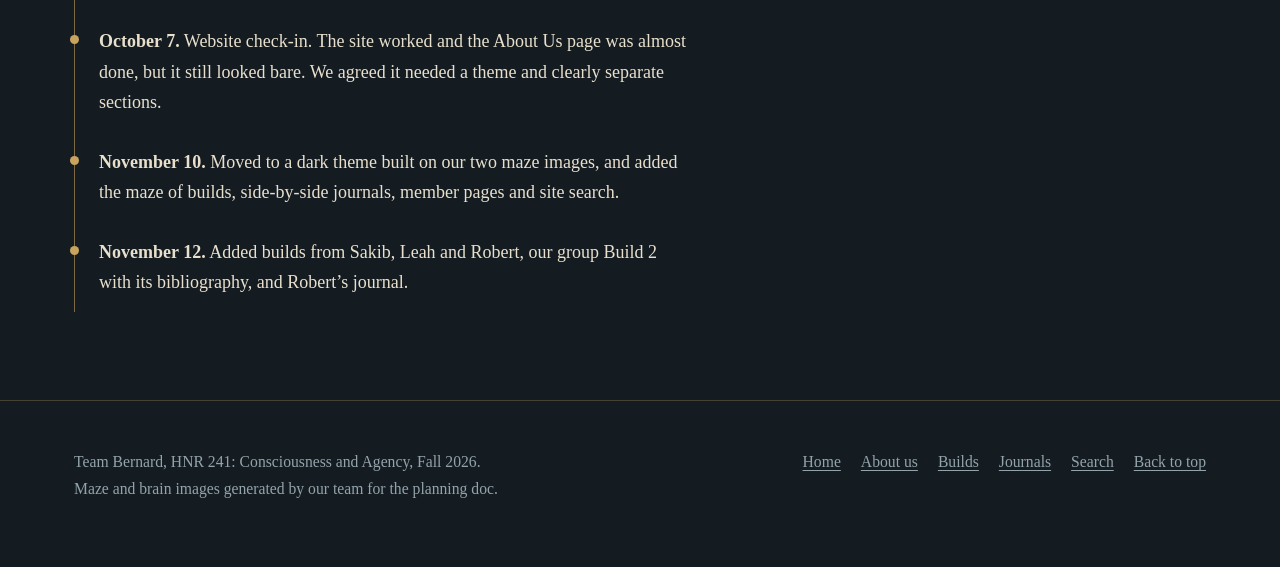
==== commit 09ab5e13: "Add files via upload" ====
--- a/about.html
+++ b/about.html
@@ -48,7 +48,7 @@
     <div class="prose">
       <h2>How this site works</h2>
       <p><b>Builds</b> are our essays. Each one revises the last, so reading a member’s builds in order shows an argument changing its mind. The <a href="builds.html">maze of builds</a> shows what has been posted, ring by ring.</p>
-      <p><b>Journals</b> are our weekly reflections. Every member answered the same prompts, so the <a href="journals.html">journals page</a> lines up all five answers to each prompt side by side.</p>
+      <p><b>Journals</b> are our weekly reflections. Every member answered the same prompts, so the <a href="journals.html">journals page</a> lines up everyone’s answers to each prompt side by side.</p>
       <p><b>Search</b> sits at the top of every page and looks through every build and journal entry at once.</p>
     </div>
     <figure>
@@ -65,6 +65,7 @@
       <li><b>Planning.</b> We agreed to build an About Us section from our journal entries.</li>
       <li><b>October 7.</b> Website check-in. The site worked and the About Us page was almost done, but it still looked bare. We agreed it needed a theme and clearly separate sections.</li>
       <li><b>November 10.</b> Moved to a dark theme built on our two maze images, and added the maze of builds, side-by-side journals, member pages and site search.</li>
+      <li><b>November 12.</b> Added builds from Sakib, Leah and Robert, our group Build 2 with its bibliography, and Robert’s journal.</li>
     </ul>
   </div>
 </section>
--- a/style.css
+++ b/style.css
@@ -269,3 +269,9 @@
 .to-top { position: fixed; right: 1.25rem; bottom: 1.25rem; z-index: 15; font: inherit; font-size: 0.9rem; color: var(--bone); background: var(--night-2); border: 1px solid var(--line); border-radius: 999px; padding: 0.45rem 1rem; text-decoration: none; opacity: 0; pointer-events: none; transition: opacity 0.2s; }
 .to-top.show { opacity: 1; pointer-events: auto; }
 .maze-svg text, .maze-svg circle, .maze-svg line { pointer-events: none; }
+
+.tag { display: inline-block; margin-top: 0.3rem; font-family: var(--text); font-size: 0.8rem; color: var(--glow); border: 1px solid var(--brass-dim); border-radius: 999px; padding: 0 0.6rem; }
+.biblio { max-width: var(--measure); margin-top: 2.5rem; border-top: 1px solid var(--line); padding-top: 1rem; }
+.biblio summary { cursor: pointer; color: var(--brass); font-family: var(--display); font-size: 1.3rem; }
+.biblio ul { list-style: none; padding: 0; margin: 1rem 0 0; }
+.biblio li { padding-left: 2em; text-indent: -2em; margin-bottom: 0.6rem; color: var(--mist); font-size: 0.98rem; line-height: 1.55; }
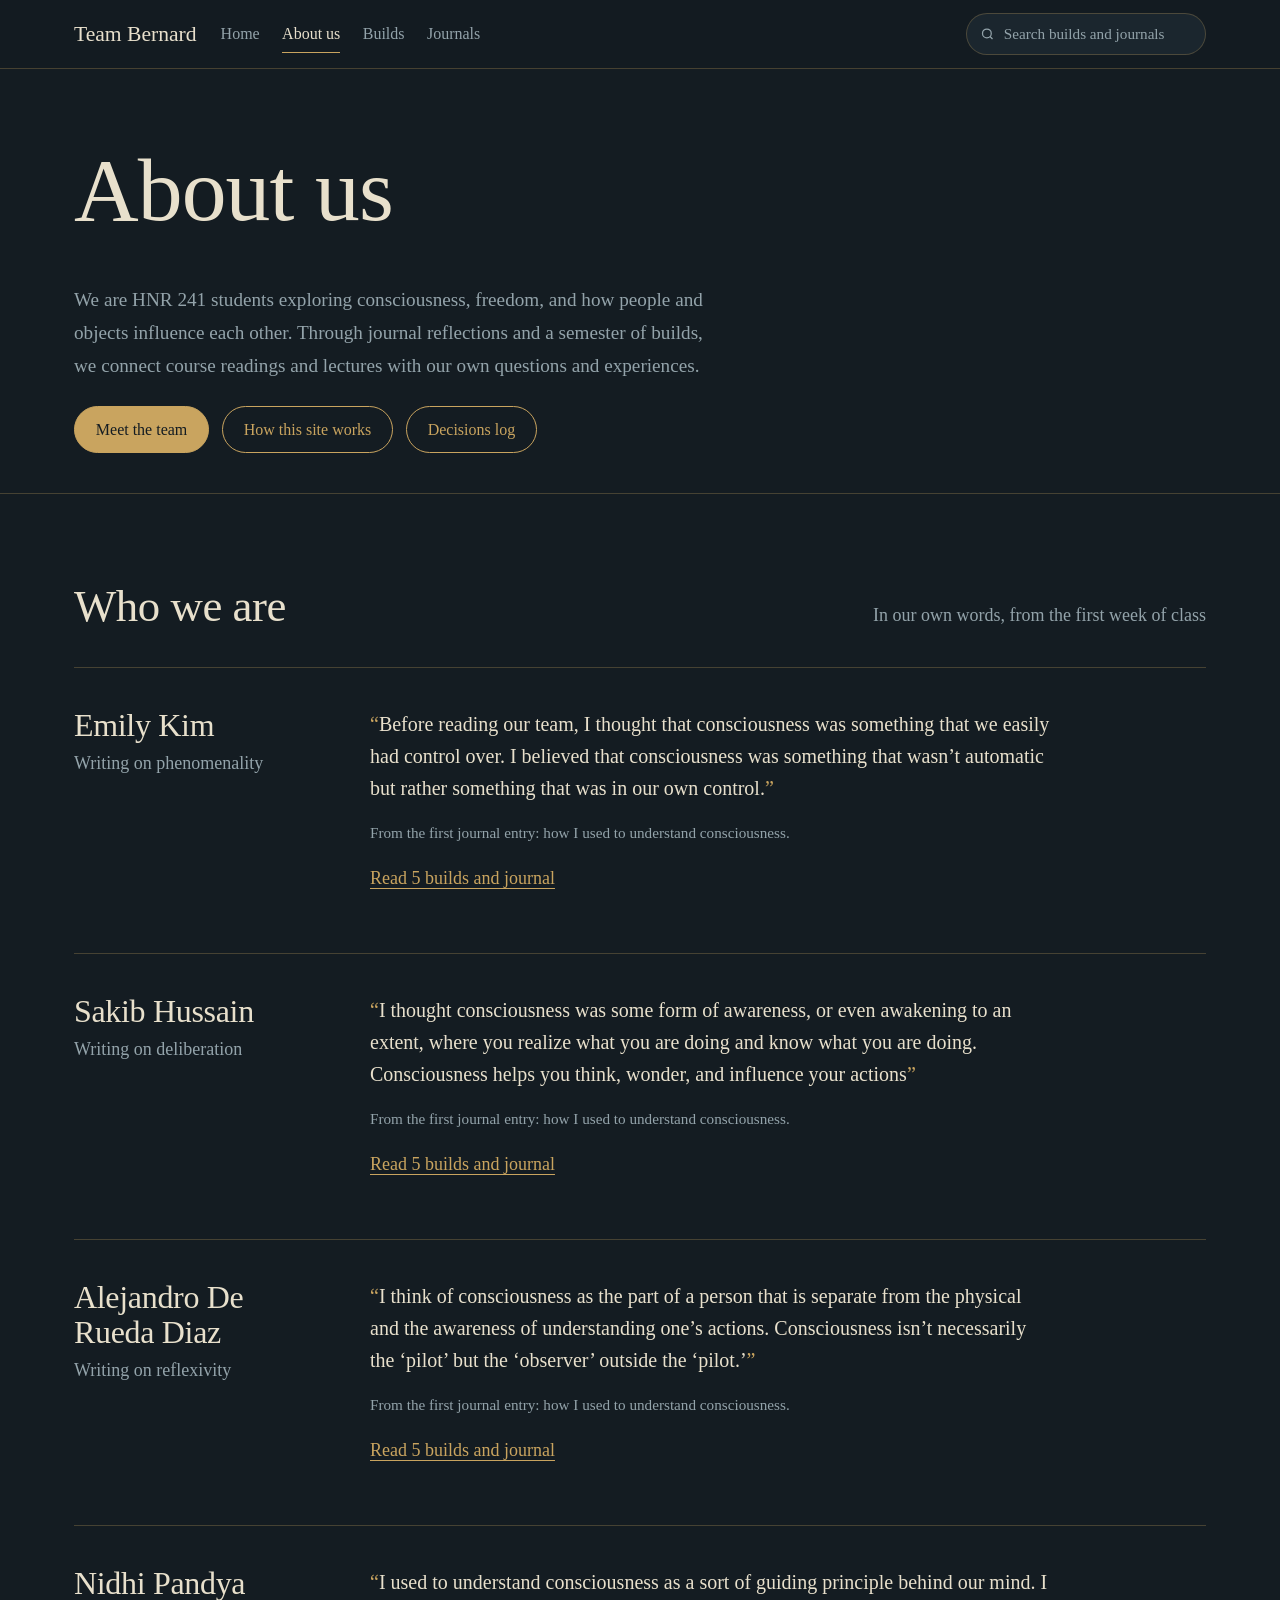
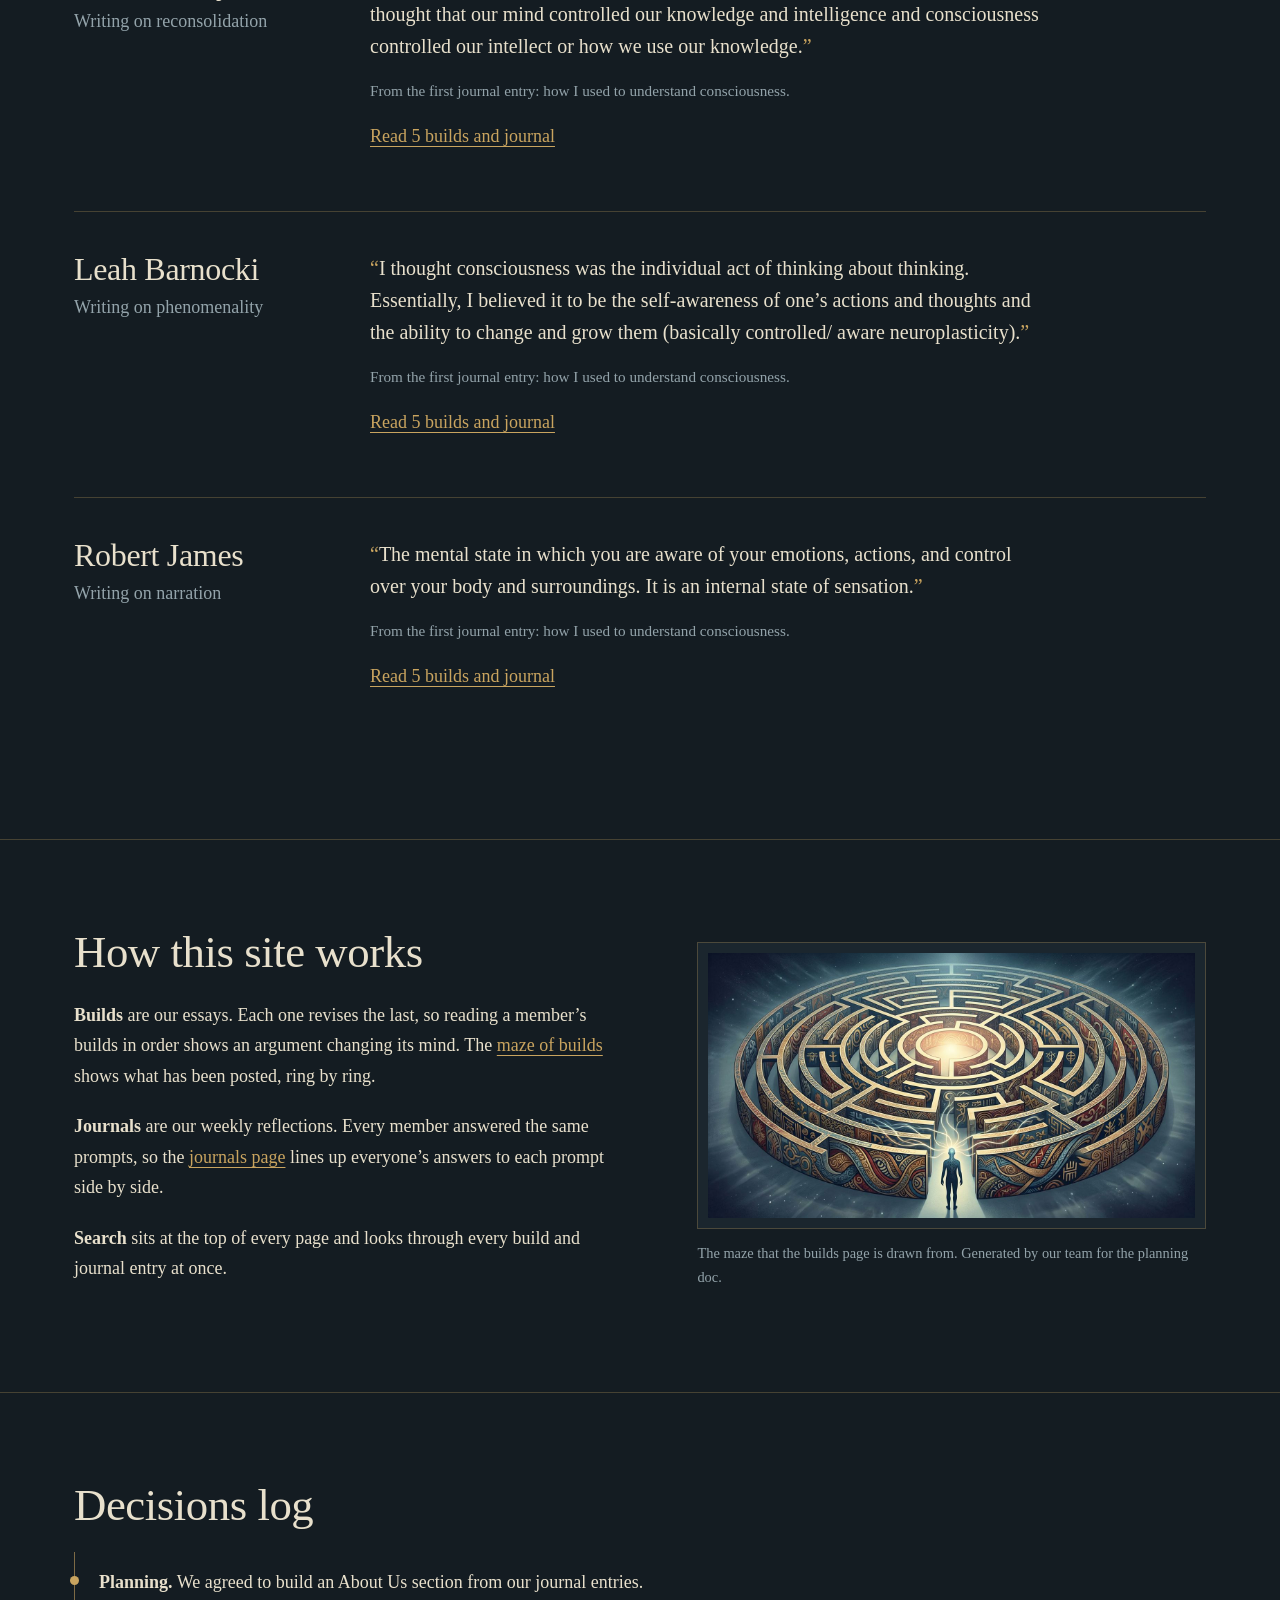
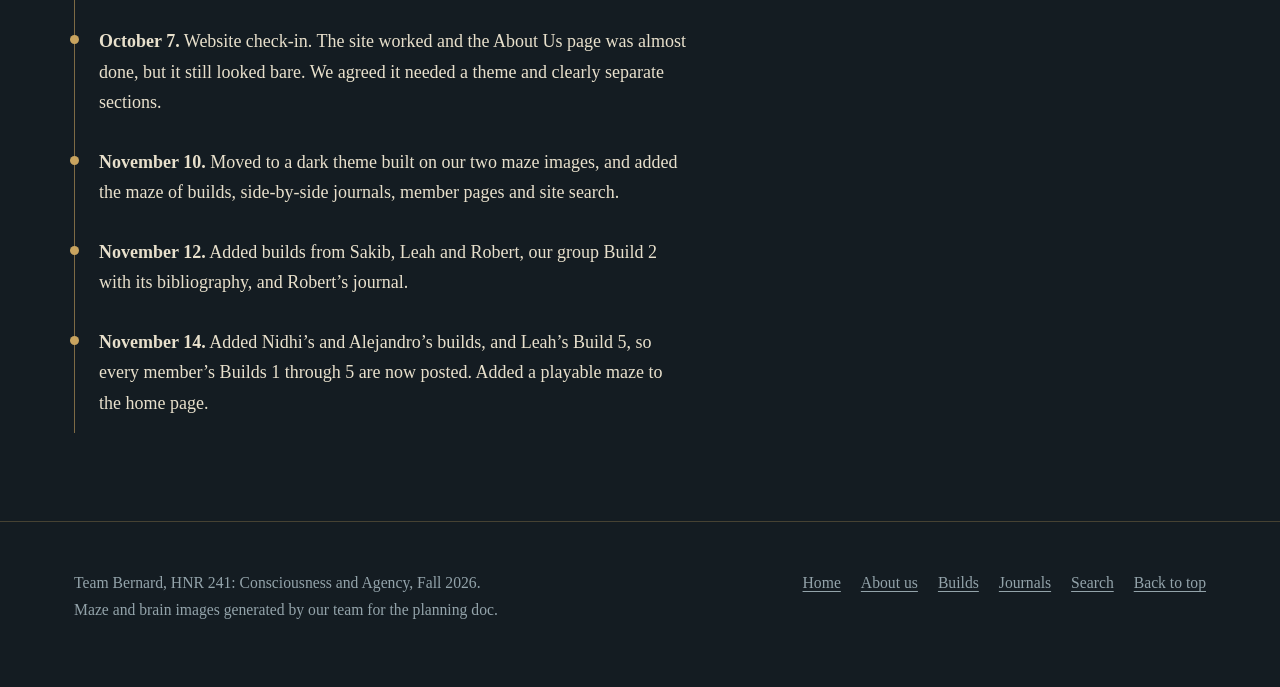
==== commit 4eed7bb4: "Add files via upload" ====
--- a/about.html
+++ b/about.html
@@ -66,6 +66,7 @@
       <li><b>October 7.</b> Website check-in. The site worked and the About Us page was almost done, but it still looked bare. We agreed it needed a theme and clearly separate sections.</li>
       <li><b>November 10.</b> Moved to a dark theme built on our two maze images, and added the maze of builds, side-by-side journals, member pages and site search.</li>
       <li><b>November 12.</b> Added builds from Sakib, Leah and Robert, our group Build 2 with its bibliography, and Robert’s journal.</li>
+      <li><b>November 14.</b> Added Nidhi’s and Alejandro’s builds, and Leah’s Build 5, so every member’s Builds 1 through 5 are now posted. Added a playable maze to the home page.</li>
     </ul>
   </div>
 </section>
--- a/style.css
+++ b/style.css
@@ -275,3 +275,27 @@
 .biblio summary { cursor: pointer; color: var(--brass); font-family: var(--display); font-size: 1.3rem; }
 .biblio ul { list-style: none; padding: 0; margin: 1rem 0 0; }
 .biblio li { padding-left: 2em; text-indent: -2em; margin-bottom: 0.6rem; color: var(--mist); font-size: 0.98rem; line-height: 1.55; }
+
+/* ---------- Playable maze ---------- */
+.play-section { background: radial-gradient(ellipse at 28% 50%, rgba(201,164,95,0.08), transparent 60%); }
+.play-maze { width: 100%; max-width: 520px; border-radius: 50%; cursor: pointer; outline: none; }
+.play-maze:focus-visible { box-shadow: 0 0 0 2px var(--glow); }
+.play-svg { width: 100%; height: auto; display: block; overflow: visible; }
+.play-svg .walls { fill: none; stroke: var(--brass); stroke-width: 3.2; stroke-linecap: round; }
+.play-svg .trail { fill: none; stroke: rgba(240,212,154,0.35); stroke-width: 7; stroke-linecap: round; stroke-linejoin: round; }
+.play-svg .goal-glow { fill: url(#playGlow); }
+.play-svg .dot { fill: #fff6df; }
+.play-svg .halo { fill: rgba(240,212,154,0.28); }
+.play-svg .player { transition: transform 0.14s ease-out; }
+.play-maze.bump .play-svg .halo { animation: bump 0.3s; }
+@keyframes bump { 0%, 100% { fill: rgba(240,212,154,0.28); } 50% { fill: rgba(220,120,90,0.55); } }
+.play-maze.solved .play-svg .goal-glow { animation: arrive 1.6s ease-out; }
+@keyframes arrive { 0% { r: 34; } 40% { r: 120; } 100% { r: 46; } }
+.pad { display: flex; flex-wrap: wrap; gap: 0.5rem; margin: 1.25rem 0 0.75rem; }
+.play-status { color: var(--mist); font-size: 0.98rem; display: flex; gap: 1.25rem; align-items: baseline; }
+.linkish { font: inherit; color: var(--brass); background: none; border: 0; padding: 0; cursor: pointer; text-decoration: underline; text-underline-offset: 0.2em; text-decoration-thickness: 1px; }
+.linkish:hover { color: var(--glow); }
+.play-reveal { margin-top: 1.5rem; padding: 1.5rem 0 0; border-top: 1px solid var(--line); max-width: var(--measure); }
+.reveal-kicker { color: var(--glow); margin-bottom: 0.75rem; }
+.reveal-quote { margin: 0 0 0.75rem; font-family: var(--display); font-size: 1.45rem; line-height: 1.4; color: var(--bone); }
+.reveal-quote::before { content: "“"; color: var(--brass); } .reveal-quote::after { content: "”"; color: var(--brass); }
